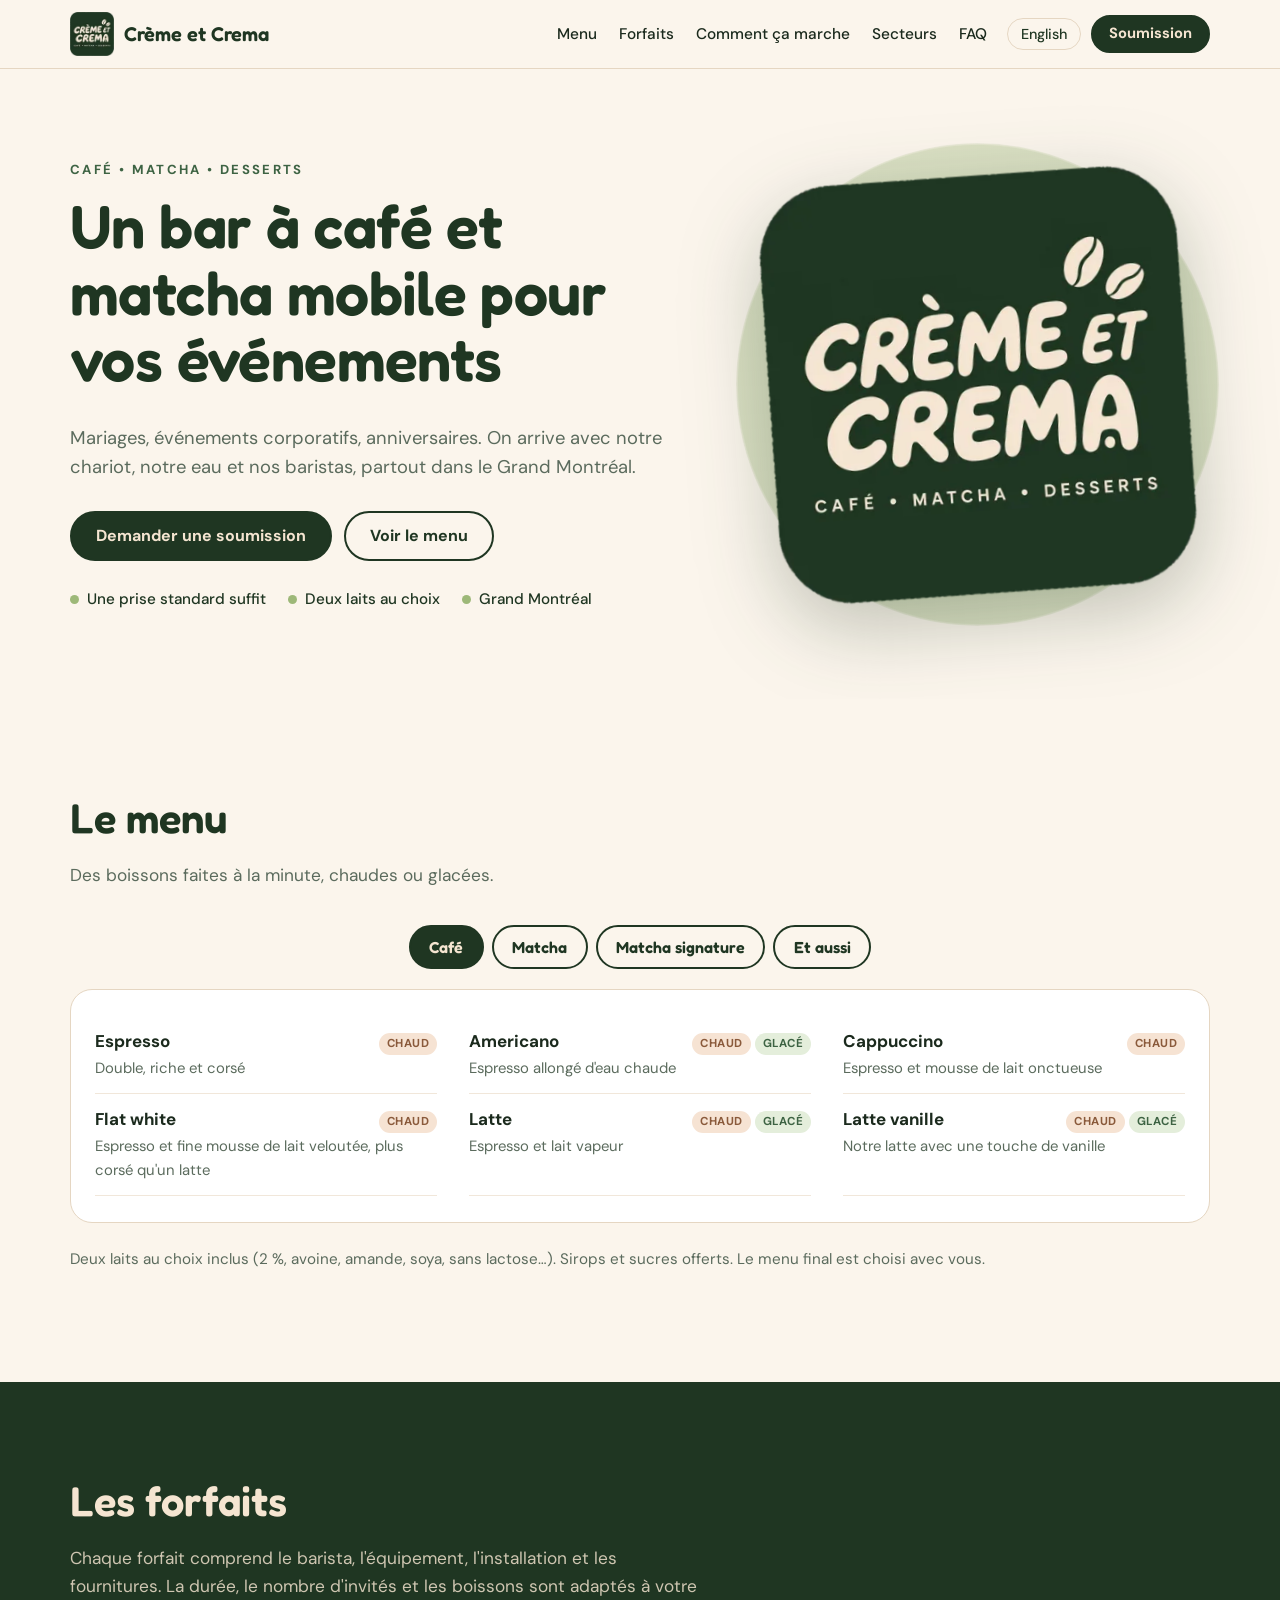
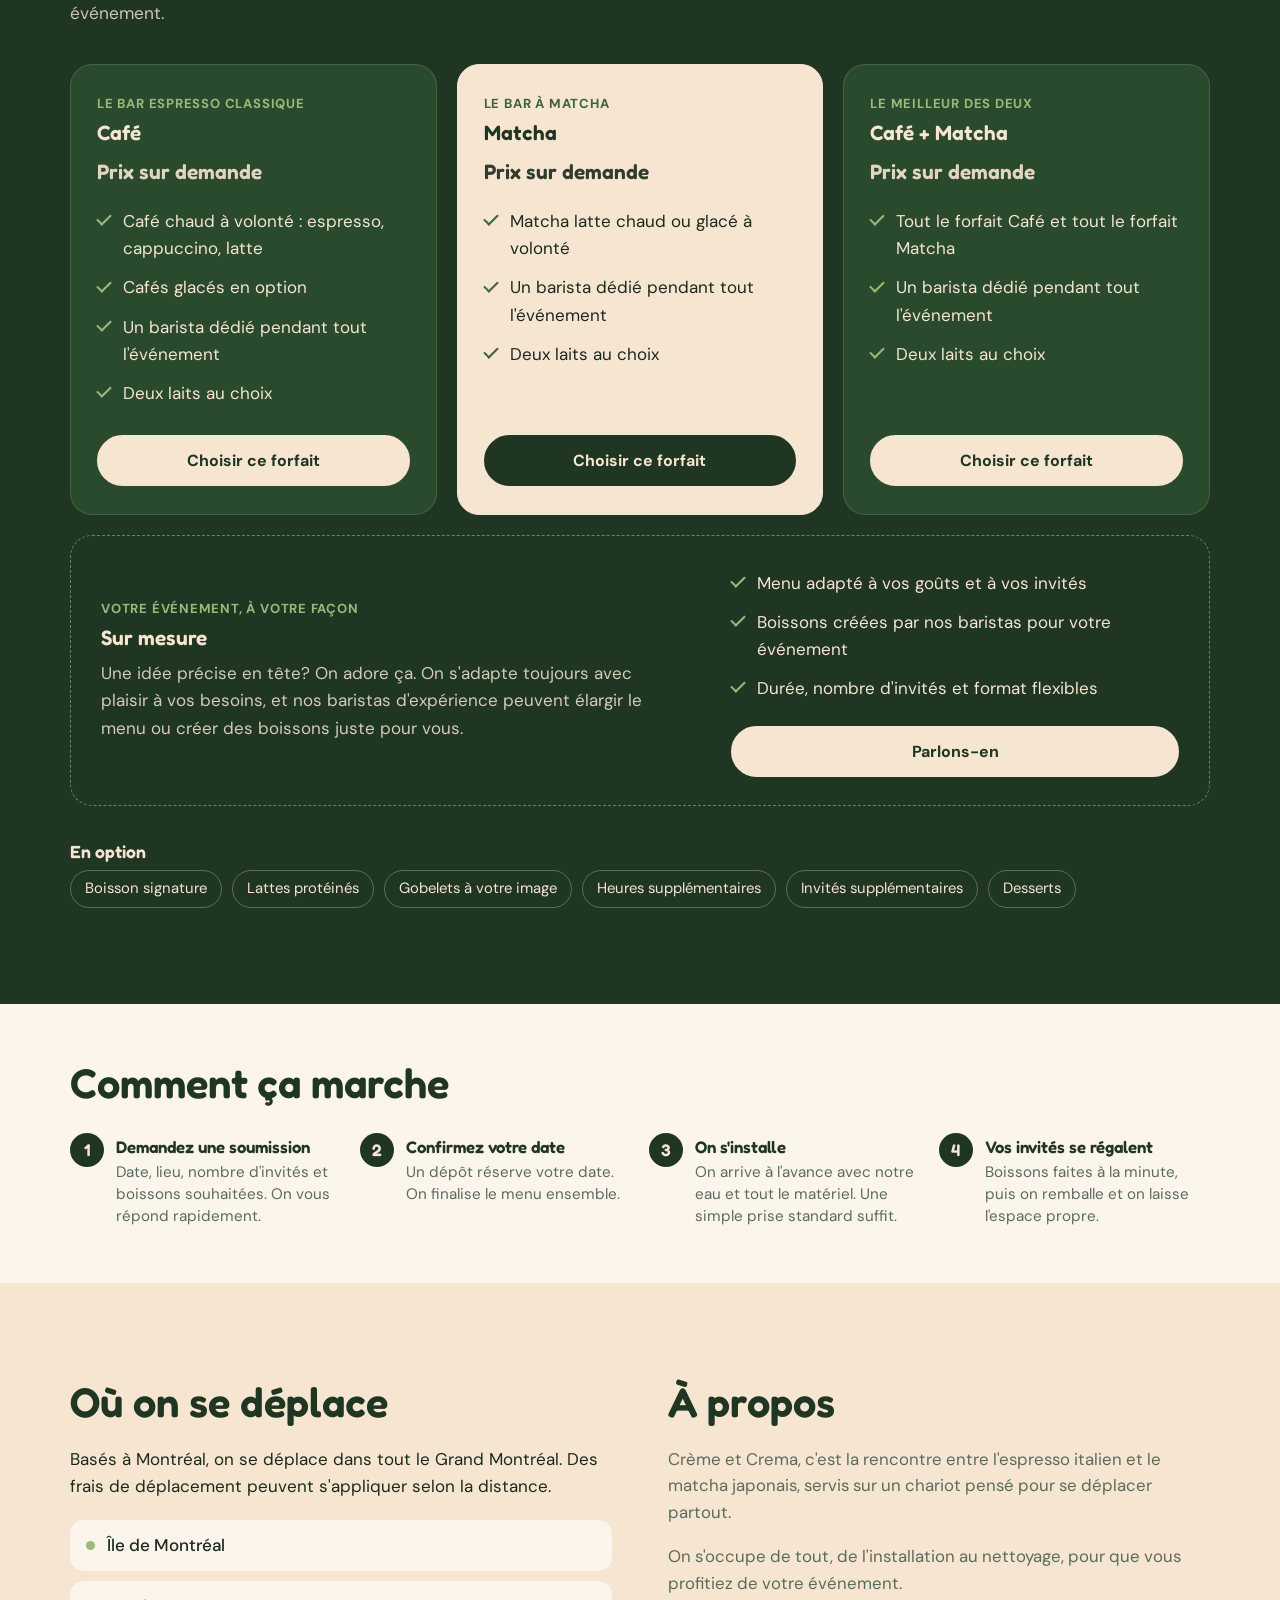
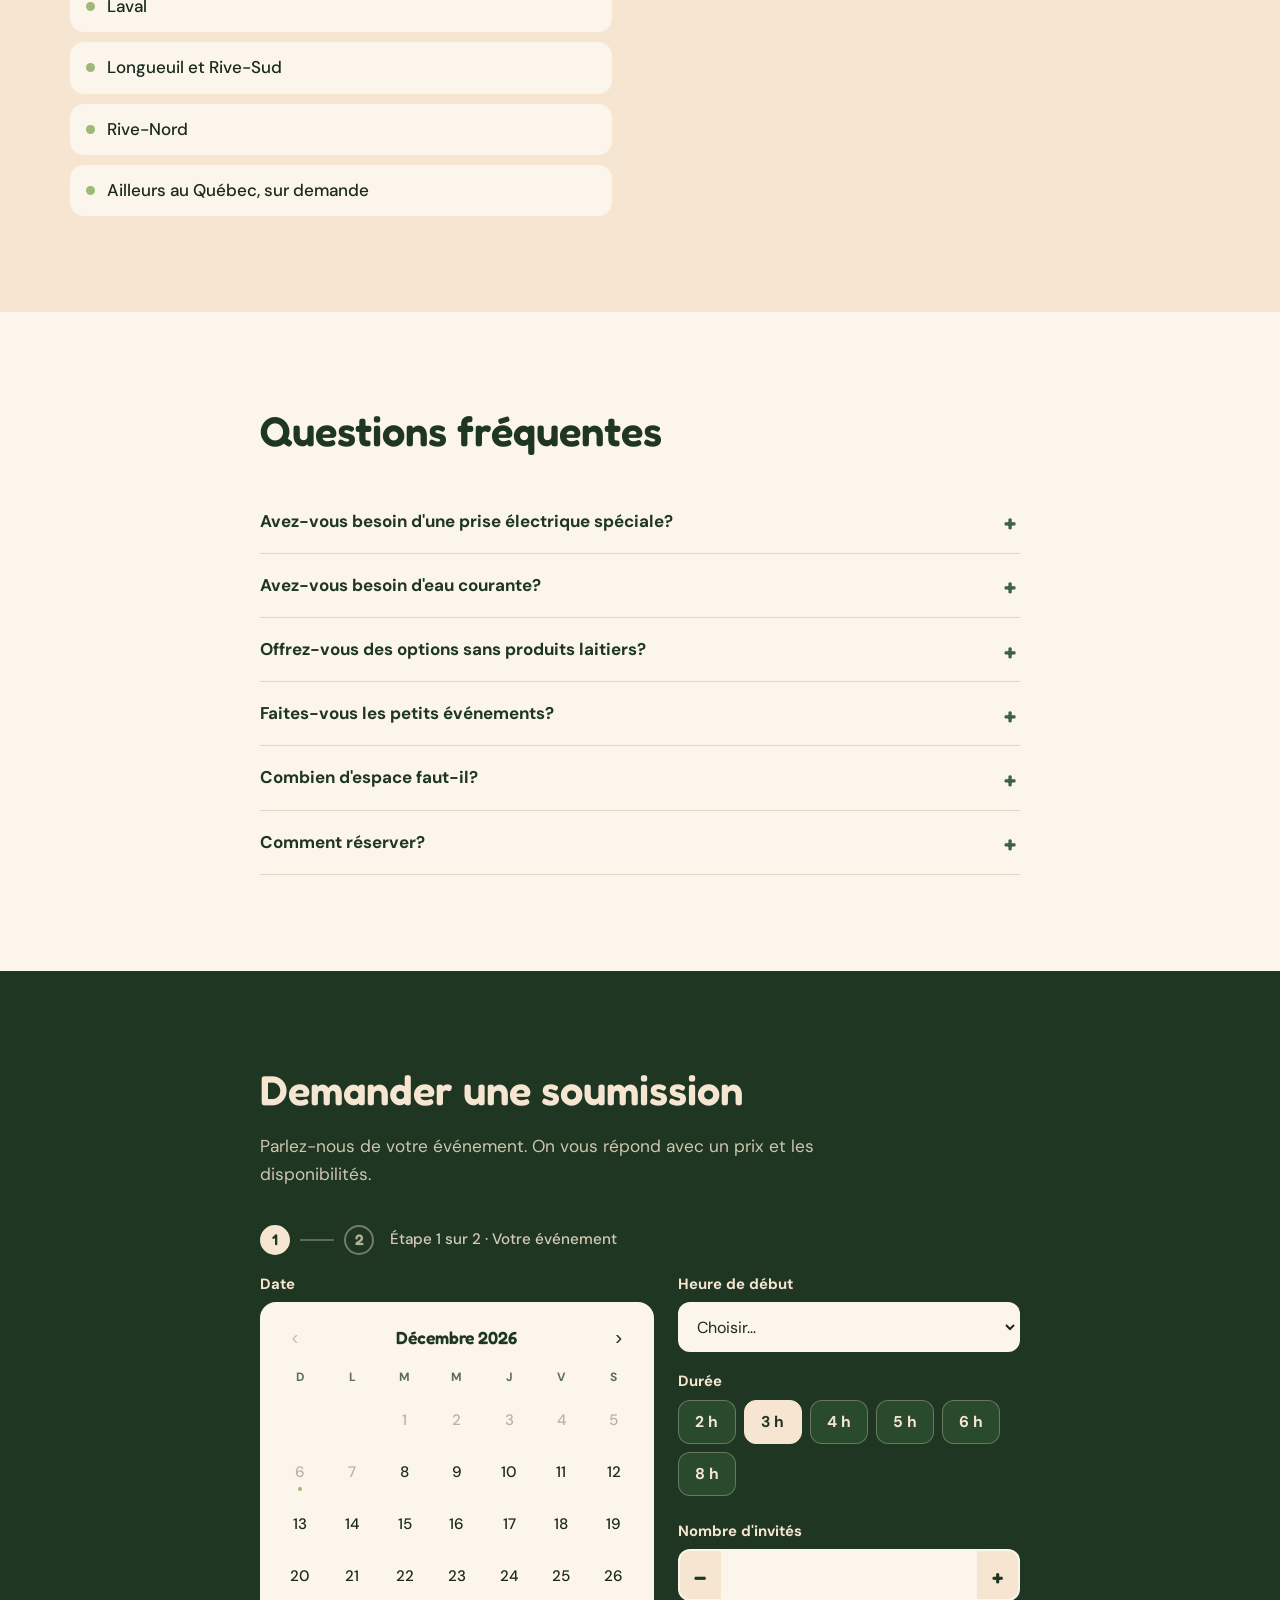
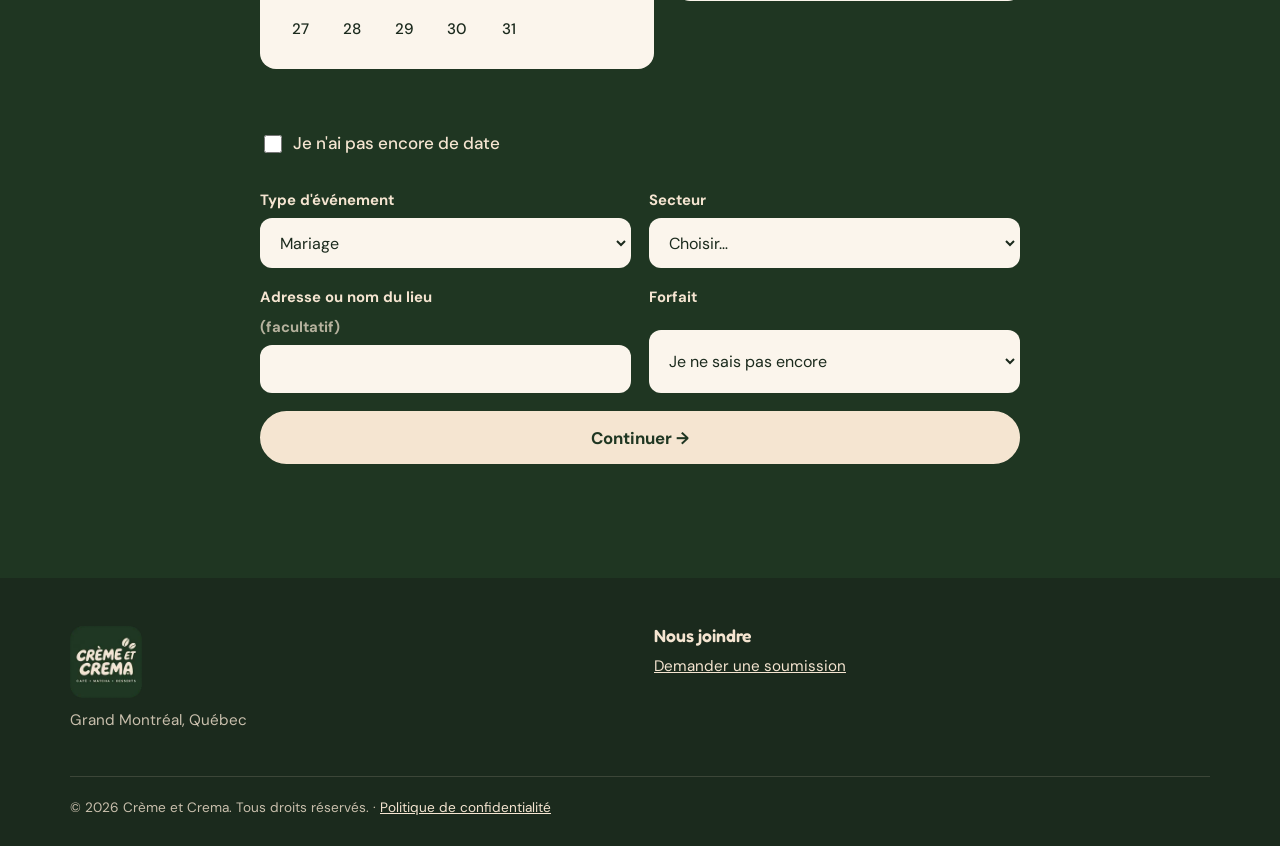
==== index.html @ 8514e706 "Crème et Crema website (source 9ebf425)" ====
<!doctype html>
<html lang="fr" translate="no"><head>
  <meta charset="utf-8">
  <meta name="google" content="notranslate">
  <meta name="viewport" content="width=device-width, initial-scale=1">
  <title>Café et matcha pour événements à Montréal | Crème et Crema</title>
  <meta name="description" content="Bar à café et matcha mobile pour mariages, événements corporatifs et fêtes dans le Grand Montréal.">
  <meta name="theme-color" content="#1F3622">
  <link rel="icon" type="image/png" href="assets/img/favicon.png">
  <link rel="apple-touch-icon" href="assets/img/apple-touch-icon.png">
  <link rel="manifest" href="site.webmanifest">
  <!-- seo:start (filled in by tools/build.mjs) -->
  <link rel="canonical" href="https://cremeetcrema.ca/">
  <link rel="alternate" hreflang="fr-CA" href="https://cremeetcrema.ca/">
  <link rel="alternate" hreflang="en-CA" href="https://cremeetcrema.ca/en/">
  <link rel="alternate" hreflang="x-default" href="https://cremeetcrema.ca/">
  <meta property="og:type" content="website">
  <meta property="og:site_name" content="Crème et Crema">
  <meta property="og:url" content="https://cremeetcrema.ca/">
  <meta property="og:title" content="Café et matcha pour événements à Montréal | Crème et Crema">
  <meta property="og:description" content="Bar à café et matcha mobile pour mariages, événements corporatifs et fêtes dans le Grand Montréal.">
  <meta property="og:image" content="https://cremeetcrema.ca/assets/img/og-image.jpg">
  <meta property="og:locale" content="fr_CA">
  <meta property="og:locale:alternate" content="en_CA">
  <meta name="twitter:card" content="summary_large_image">
  <script type="application/ld+json">{"@context":"https://schema.org","@type":"FoodEstablishment","name":"Crème et Crema","url":"https://cremeetcrema.ca/","logo":"https://cremeetcrema.ca/assets/img/logo-512.png","image":"https://cremeetcrema.ca/assets/img/og-image.jpg","description":"Bar à café et matcha mobile pour mariages, événements corporatifs et fêtes dans le Grand Montréal.","servesCuisine":["Coffee","Matcha"],"areaServed":{"@type":"City","name":"Montréal"},"inLanguage":"fr-CA"}</script>
  <!-- seo:end -->
  <link rel="preconnect" href="https://fonts.googleapis.com">
  <link rel="preconnect" href="https://fonts.gstatic.com" crossorigin="">
  <link href="https://fonts.googleapis.com/css2?family=Fredoka:wght@500;600;700&amp;family=DM+Sans:opsz,wght@9..40,400;9..40,500;9..40,700&amp;display=swap" rel="stylesheet">
  <link rel="stylesheet" href="assets/css/style.css?v=20261108-8">
</head>
<body>
  <a class="skip" href="#main" data-i18n="skip">Aller au contenu</a>

  <header class="site-header" id="top">
    <div class="wrap header-inner">
      <a href="#top" class="brand" aria-label="Crème et Crema">
        <img src="assets/img/logo-96.webp" alt="" width="44" height="44">
        <span class="brand-name">Crème et Crema</span>
      </a>
      <nav class="nav" id="nav" aria-label="Navigation">
        <a href="#menu" data-i18n="nav.menu">Menu</a>
        <a href="#forfaits" data-i18n="nav.packages">Forfaits</a>
        <a href="#fonctionnement" data-i18n="nav.how">Comment ça marche</a>
        <a href="#secteurs" data-i18n="nav.area">Secteurs</a>
        <a href="#faq" data-i18n="nav.faq">FAQ</a>
      </nav>
      <div class="header-actions">
        <a class="lang-btn" id="langBtn" href="en/" hreflang="en" lang="en" data-i18n="lang.switch">English</a>
        <a href="#soumission" class="btn btn-small" data-i18n="nav.quote">Soumission</a>
        <button class="nav-toggle" type="button" id="navToggle" aria-expanded="false" aria-controls="nav">
          <span class="sr" data-i18n="nav.open">Ouvrir le menu</span>
          <span class="bar"></span><span class="bar"></span><span class="bar"></span>
        </button>
      </div>
    </div>
  </header>

  <main id="main">
    <section class="hero">
      <div class="wrap hero-inner">
        <div class="hero-copy">
          <p class="eyebrow" data-i18n="hero.eyebrow">Café • Matcha • Desserts</p>
          <h1 data-i18n="hero.title">Un bar à café et matcha mobile pour vos événements</h1>
          <p class="lead" data-i18n="hero.lead">Mariages, événements corporatifs, anniversaires. On arrive avec notre chariot, notre eau et nos baristas, partout dans le Grand Montréal.</p>
          <div class="hero-ctas">
            <a href="#soumission" class="btn" data-i18n="hero.cta">Demander une soumission</a>
            <a href="#menu" class="btn btn-ghost" data-i18n="hero.cta2">Voir le menu</a>
          </div>
          <ul class="badges">
            <li><span class="dot" aria-hidden="true"></span><span data-i18n="hero.b1">Une prise standard suffit</span></li>
            <li><span class="dot" aria-hidden="true"></span><span data-i18n="hero.b2">Deux laits au choix</span></li>
            <li><span class="dot" aria-hidden="true"></span><span data-i18n="hero.b3">Grand Montréal</span></li>
          </ul>
        </div>
        <div class="hero-art" aria-hidden="true">
          <div class="halo"></div>
          <img src="assets/img/logo-840.webp" srcset="assets/img/logo-480.webp 480w, assets/img/logo-840.webp 840w" sizes="(max-width: 820px) 60vw, 420px" alt="" width="420" height="420" fetchpriority="high">
        </div>
      </div>
    </section>

    <section class="section" id="menu">
      <div class="wrap">
        <header class="section-head">
          <h2 data-i18n="menu.title">Le menu</h2>
          <p data-i18n="menu.lead">Des boissons faites à la minute, chaudes ou glacées.</p>
        </header>
        <div class="tabs" id="menuTabs" role="tablist" aria-label="Catégories du menu"><button type="button" class="tab active" role="tab" id="tab-coffee" aria-selected="true" aria-controls="panel-coffee" tabindex="0">Café</button><button type="button" class="tab" role="tab" id="tab-matcha" aria-selected="false" aria-controls="panel-matcha" tabindex="-1">Matcha</button><button type="button" class="tab" role="tab" id="tab-signature" aria-selected="false" aria-controls="panel-signature" tabindex="-1">Matcha signature</button><button type="button" class="tab" role="tab" id="tab-more" aria-selected="false" aria-controls="panel-more" tabindex="-1">Et aussi</button></div>
        <div class="menu-grid" id="menuGrid"><div class="menu-card panel" id="panel-coffee" role="tabpanel" aria-labelledby="tab-coffee"><ul><li><div class="item-top"><span class="item-name">Espresso</span><span class="tags"><span class="tag tag-hot">Chaud</span></span></div><p class="item-desc">Double, riche et corsé</p></li><li><div class="item-top"><span class="item-name">Americano</span><span class="tags"><span class="tag tag-hot">Chaud</span><span class="tag tag-iced">Glacé</span></span></div><p class="item-desc">Espresso allongé d'eau chaude</p></li><li><div class="item-top"><span class="item-name">Cappuccino</span><span class="tags"><span class="tag tag-hot">Chaud</span></span></div><p class="item-desc">Espresso et mousse de lait onctueuse</p></li><li><div class="item-top"><span class="item-name">Flat white</span><span class="tags"><span class="tag tag-hot">Chaud</span></span></div><p class="item-desc">Espresso et fine mousse de lait veloutée, plus corsé qu'un latte</p></li><li><div class="item-top"><span class="item-name">Latte</span><span class="tags"><span class="tag tag-hot">Chaud</span><span class="tag tag-iced">Glacé</span></span></div><p class="item-desc">Espresso et lait vapeur</p></li><li><div class="item-top"><span class="item-name">Latte vanille</span><span class="tags"><span class="tag tag-hot">Chaud</span><span class="tag tag-iced">Glacé</span></span></div><p class="item-desc">Notre latte avec une touche de vanille</p></li></ul></div><div class="menu-card panel" id="panel-matcha" role="tabpanel" aria-labelledby="tab-matcha" hidden=""><ul><li><div class="item-top"><span class="item-name">Matcha traditionnel</span><span class="tags"><span class="tag tag-hot">Chaud</span></span></div><p class="item-desc">Fouetté au chasen, sans lait</p></li><li><div class="item-top"><span class="item-name">Matcha latte</span><span class="tags"><span class="tag tag-hot">Chaud</span><span class="tag tag-iced">Glacé</span></span></div><p class="item-desc">Matcha fouetté et lait au choix</p></li></ul></div><div class="menu-card signature panel" id="panel-signature" role="tabpanel" aria-labelledby="tab-signature" hidden=""><ul><li><div class="item-top"><span class="item-name">Fraise matcha</span><span class="tags"><span class="tag tag-iced">Glacé</span></span></div><p class="item-desc">Purée de fraises maison, lait et matcha en couches</p></li><li><div class="item-top"><span class="item-name">Érable et fleur de sel</span><span class="tags"><span class="tag tag-hot">Chaud</span><span class="tag tag-iced">Glacé</span></span></div><p class="item-desc">Sirop d'érable du Québec et une pincée de fleur de sel</p></li><li><div class="item-top"><span class="item-name">Vanille matcha</span><span class="tags"><span class="tag tag-iced">Glacé</span></span></div><p class="item-desc">Doux et crémeux</p></li><li><div class="item-top"><span class="item-name">Coco matcha</span><span class="tags"><span class="tag tag-iced">Glacé</span></span></div><p class="item-desc">Une touche tropicale</p></li></ul></div><div class="menu-card panel" id="panel-more" role="tabpanel" aria-labelledby="tab-more" hidden=""><ul><li><div class="item-top"><span class="item-name">Thés</span><span class="tags"><span class="tag tag-hot">Chaud</span></span></div><p class="item-desc">Une sélection de thés et tisanes</p></li><li><div class="item-top"><span class="item-name">Chocolat chaud</span><span class="tags"><span class="tag tag-hot">Chaud</span></span></div><p class="item-desc">Pour les petits et les grands</p></li><li><div class="item-top"><span class="item-name">Desserts</span><span class="tags"></span></div><p class="item-desc">Petites douceurs selon la saison, sur demande</p></li></ul></div></div>
        <p class="note" id="menuNote">Deux laits au choix inclus (2 %, avoine, amande, soya, sans lactose…). Sirops et sucres offerts. Le menu final est choisi avec vous.</p>
        <noscript><p class="note" data-i18n="noscript">Activez JavaScript pour voir le menu et le formulaire.</p></noscript>
      </div>
    </section>

    <section class="section section-green" id="forfaits">
      <div class="wrap">
        <header class="section-head">
          <h2 data-i18n="packages.title">Les forfaits</h2>
          <p id="packagesLead">Chaque forfait comprend le barista, l'équipement, l'installation et les fournitures. La durée, le nombre d'invités et les boissons sont adaptés à votre événement.</p>
        </header>
        <div class="packages" id="packages"><article class="package"><p class="tagline">Le bar espresso classique</p><h3>Café</h3><p class="price price-quote">Prix sur demande</p><ul><li>Café chaud à volonté : espresso, cappuccino, latte</li><li>Cafés glacés en option</li><li>Un barista dédié pendant tout l'événement</li><li>Deux laits au choix</li></ul><a class="btn" href="#soumission" data-package="coffee">Choisir ce forfait</a></article><article class="package featured"><p class="tagline">Le bar à matcha</p><h3>Matcha</h3><p class="price price-quote">Prix sur demande</p><ul><li>Matcha latte chaud ou glacé à volonté</li><li>Un barista dédié pendant tout l'événement</li><li>Deux laits au choix</li></ul><a class="btn" href="#soumission" data-package="matcha">Choisir ce forfait</a></article><article class="package"><p class="tagline">Le meilleur des deux</p><h3>Café + Matcha</h3><p class="price price-quote">Prix sur demande</p><ul><li>Tout le forfait Café et tout le forfait Matcha</li><li>Un barista dédié pendant tout l'événement</li><li>Deux laits au choix</li></ul><a class="btn" href="#soumission" data-package="both">Choisir ce forfait</a></article></div>
        <div class="pkg-dots" id="pkgDots"><button type="button" class="dot-btn active" aria-label="Forfait 1"></button><button type="button" class="dot-btn" aria-label="Forfait 2"></button><button type="button" class="dot-btn" aria-label="Forfait 3"></button></div>
        <div id="pkgCustom"><article class="package-custom"><div class="pc-text"><p class="tagline">Votre événement, à votre façon</p><h3>Sur mesure</h3><p class="pkg-desc">Une idée précise en tête? On adore ça. On s'adapte toujours avec plaisir à vos besoins, et nos baristas d'expérience peuvent élargir le menu ou créer des boissons juste pour vous.</p></div><div class="pc-side"><ul><li>Menu adapté à vos goûts et à vos invités</li><li>Boissons créées par nos baristas pour votre événement</li><li>Durée, nombre d'invités et format flexibles</li></ul><a class="btn" href="#soumission" data-package="custom">Parlons-en</a></div></article></div>
        <div class="extras">
          <h3 data-i18n="packages.extras">En option</h3>
          <ul id="extras"><li>Boisson signature</li><li>Lattes protéinés</li><li>Gobelets à votre image</li><li>Heures supplémentaires</li><li>Invités supplémentaires</li><li>Desserts</li></ul>
        </div>
      </div>
    </section>

    <section class="section" id="fonctionnement">
      <div class="wrap">
        <header class="section-head"><h2 data-i18n="how.title">Comment ça marche</h2></header>
        <ol class="steps" id="steps"><li><h3>Demandez une soumission</h3><p>Date, lieu, nombre d'invités et boissons souhaitées. On vous répond rapidement.</p></li><li><h3>Confirmez votre date</h3><p>Un dépôt réserve votre date. On finalise le menu ensemble.</p></li><li><h3>On s'installe</h3><p>On arrive à l'avance avec notre eau et tout le matériel. Une simple prise standard suffit.</p></li><li><h3>Vos invités se régalent</h3><p>Boissons faites à la minute, puis on remballe et on laisse l'espace propre.</p></li></ol>
      </div>
    </section>

    <section class="section section-soft" id="galerie" hidden="">
      <div class="wrap">
        <header class="section-head" id="galleryHead"></header>
        <div class="gallery" id="gallery"></div>
      </div>
    </section>

    <section class="section section-soft" id="secteurs">
      <div class="wrap two-col">
        <div>
          <h2 data-i18n="area.title">Où on se déplace</h2>
          <p data-i18n="area.lead">Basés à Montréal, on se déplace dans tout le Grand Montréal. Des frais de déplacement peuvent s'appliquer selon la distance.</p>
          <ul class="areas" id="areas"><li><span class="dot" aria-hidden="true"></span><span>Île de Montréal</span></li><li><span class="dot" aria-hidden="true"></span><span>Laval</span></li><li><span class="dot" aria-hidden="true"></span><span>Longueuil et Rive-Sud</span></li><li><span class="dot" aria-hidden="true"></span><span>Rive-Nord</span></li><li><span class="dot" aria-hidden="true"></span><span>Ailleurs au Québec, sur demande</span></li></ul>
        </div>
        <div class="about">
          <h2 data-i18n="about.title">À propos</h2>
          <p data-i18n="about.p1">Crème et Crema, c'est la rencontre entre l'espresso italien et le matcha japonais, servis sur un chariot pensé pour se déplacer partout.</p>
          <p data-i18n="about.p2">On s'occupe de tout, de l'installation au nettoyage, pour que vous profitiez de votre événement.</p>
        </div>
      </div>
    </section>

    <section class="section" id="faq">
      <div class="wrap narrow">
        <header class="section-head"><h2 data-i18n="faq.title">Questions fréquentes</h2></header>
        <div class="faq" id="faqList"><details><summary>Avez-vous besoin d'une prise électrique spéciale?</summary><p>Non. Notre chariot fonctionne sur une prise standard de 120 V. On apporte notre propre rallonge.</p></details><details><summary>Avez-vous besoin d'eau courante?</summary><p>Non. On apporte notre eau et on repart avec les eaux usées.</p></details><details><summary>Offrez-vous des options sans produits laitiers?</summary><p>Oui. Vous choisissez vos laits, et on peut offrir tous les types de lait selon vos préférences (avoine, amande, soya, sans lactose…).</p></details><details><summary>Faites-vous les petits événements?</summary><p>Oui, avec plaisir! Petit rassemblement ou grande célébration, parlez-nous de votre événement. Chaque soumission est préparée selon vos besoins, et des frais minimums peuvent s'appliquer.</p></details><details><summary>Combien d'espace faut-il?</summary><p>Un petit coin à l'intérieur ou à l'abri, près d'une prise. On confirme les détails avec vous avant l'événement.</p></details><details><summary>Comment réserver?</summary><p>Remplissez le formulaire de soumission. Un dépôt confirme votre date.</p></details></div>
      </div>
    </section>

    <section class="section section-green" id="soumission">
      <div class="wrap narrow">
        <header class="section-head">
          <h2 data-i18n="quote.title">Demander une soumission</h2>
          <p data-i18n="quote.lead">Parlez-nous de votre événement. On vous répond avec un prix et les disponibilités.</p>
        </header>

        <form class="quote" id="quoteForm" novalidate="">
          <input type="text" name="_gotcha" class="hp" tabindex="-1" autocomplete="off" aria-hidden="true">

          <div class="form-steps" aria-hidden="true">
            <span class="fs-dot active" data-for="1">1</span><span class="fs-line"></span><span class="fs-dot" data-for="2">2</span>
            <span class="fs-label" id="stepLabel">Étape 1 sur 2 · Votre événement</span>
          </div>

          <div class="form-step" data-step="1">
            <div class="when">
              <div class="field">
                <span id="calLabel" data-i18n="f.date">Date</span>
                <div class="cal" id="cal" role="group" aria-labelledby="calLabel"><div class="cal-head"><button type="button" class="cal-nav" aria-label="Mois précédent" disabled="">‹</button><span class="cal-title" aria-live="polite">novembre 2026</span><button type="button" class="cal-nav" aria-label="Mois suivant">›</button></div><div class="cal-grid"><span class="cal-dow" aria-hidden="true">D</span><span class="cal-dow" aria-hidden="true">L</span><span class="cal-dow" aria-hidden="true">M</span><span class="cal-dow" aria-hidden="true">M</span><span class="cal-dow" aria-hidden="true">J</span><span class="cal-dow" aria-hidden="true">V</span><span class="cal-dow" aria-hidden="true">S</span><button type="button" class="cal-day" data-date="2026-11-01" aria-label="dimanche 1 novembre 2026" disabled="">1</button><button type="button" class="cal-day" data-date="2026-11-02" aria-label="lundi 2 novembre 2026" disabled="">2</button><button type="button" class="cal-day" data-date="2026-11-03" aria-label="mardi 3 novembre 2026" disabled="">3</button><button type="button" class="cal-day" data-date="2026-11-04" aria-label="mercredi 4 novembre 2026" disabled="">4</button><button type="button" class="cal-day" data-date="2026-11-05" aria-label="jeudi 5 novembre 2026" disabled="">5</button><button type="button" class="cal-day" data-date="2026-11-06" aria-label="vendredi 6 novembre 2026" disabled="">6</button><button type="button" class="cal-day" data-date="2026-11-07" aria-label="samedi 7 novembre 2026" disabled="">7</button><button type="button" class="cal-day today" data-date="2026-11-08" aria-label="dimanche 8 novembre 2026" disabled="">8</button><button type="button" class="cal-day" data-date="2026-11-09" aria-label="lundi 9 novembre 2026" disabled="">9</button><button type="button" class="cal-day" data-date="2026-11-10" aria-label="mardi 10 novembre 2026">10</button><button type="button" class="cal-day" data-date="2026-11-11" aria-label="mercredi 11 novembre 2026">11</button><button type="button" class="cal-day" data-date="2026-11-12" aria-label="jeudi 12 novembre 2026">12</button><button type="button" class="cal-day" data-date="2026-11-13" aria-label="vendredi 13 novembre 2026">13</button><button type="button" class="cal-day" data-date="2026-11-14" aria-label="samedi 14 novembre 2026">14</button><button type="button" class="cal-day" data-date="2026-11-15" aria-label="dimanche 15 novembre 2026">15</button><button type="button" class="cal-day" data-date="2026-11-16" aria-label="lundi 16 novembre 2026">16</button><button type="button" class="cal-day" data-date="2026-11-17" aria-label="mardi 17 novembre 2026">17</button><button type="button" class="cal-day" data-date="2026-11-18" aria-label="mercredi 18 novembre 2026">18</button><button type="button" class="cal-day" data-date="2026-11-19" aria-label="jeudi 19 novembre 2026">19</button><button type="button" class="cal-day" data-date="2026-11-20" aria-label="vendredi 20 novembre 2026">20</button><button type="button" class="cal-day" data-date="2026-11-21" aria-label="samedi 21 novembre 2026">21</button><button type="button" class="cal-day" data-date="2026-11-22" aria-label="dimanche 22 novembre 2026">22</button><button type="button" class="cal-day" data-date="2026-11-23" aria-label="lundi 23 novembre 2026">23</button><button type="button" class="cal-day" data-date="2026-11-24" aria-label="mardi 24 novembre 2026">24</button><button type="button" class="cal-day" data-date="2026-11-25" aria-label="mercredi 25 novembre 2026">25</button><button type="button" class="cal-day" data-date="2026-11-26" aria-label="jeudi 26 novembre 2026">26</button><button type="button" class="cal-day" data-date="2026-11-27" aria-label="vendredi 27 novembre 2026">27</button><button type="button" class="cal-day" data-date="2026-11-28" aria-label="samedi 28 novembre 2026">28</button><button type="button" class="cal-day" data-date="2026-11-29" aria-label="dimanche 29 novembre 2026">29</button><button type="button" class="cal-day" data-date="2026-11-30" aria-label="lundi 30 novembre 2026">30</button></div></div>
                <input type="hidden" name="date" value="">
                <p class="cal-picked" id="datePicked" aria-live="polite"></p>
                <label class="check-inline"><input type="checkbox" name="noDate" id="noDate"> <span data-i18n="f.nodate">Je n'ai pas encore de date</span></label>
              </div>
              <div class="when-side">
                <label class="field"><span data-i18n="f.time">Heure de début</span>
                  <select name="time" id="timeSelect" required=""><option value="">Choisir…</option><option value="07:00">7 h 00</option><option value="07:30">7 h 30</option><option value="08:00">8 h 00</option><option value="08:30">8 h 30</option><option value="09:00">9 h 00</option><option value="09:30">9 h 30</option><option value="10:00">10 h 00</option><option value="10:30">10 h 30</option><option value="11:00">11 h 00</option><option value="11:30">11 h 30</option><option value="12:00">12 h 00</option><option value="12:30">12 h 30</option><option value="13:00">13 h 00</option><option value="13:30">13 h 30</option><option value="14:00">14 h 00</option><option value="14:30">14 h 30</option><option value="15:00">15 h 00</option><option value="15:30">15 h 30</option><option value="16:00">16 h 00</option><option value="16:30">16 h 30</option><option value="17:00">17 h 00</option><option value="17:30">17 h 30</option><option value="18:00">18 h 00</option><option value="18:30">18 h 30</option><option value="19:00">19 h 00</option><option value="19:30">19 h 30</option><option value="20:00">20 h 00</option><option value="20:30">20 h 30</option><option value="21:00">21 h 00</option></select></label>
                <div class="field"><span id="hoursLabel" data-i18n="f.hours">Durée</span>
                  <div class="seg" id="hoursChips" role="radiogroup" aria-labelledby="hoursLabel"><button type="button" role="radio" aria-checked="false">2 h</button><button type="button" role="radio" aria-checked="true">3 h</button><button type="button" role="radio" aria-checked="false">4 h</button><button type="button" role="radio" aria-checked="false">5 h</button><button type="button" role="radio" aria-checked="false">6 h</button><button type="button" role="radio" aria-checked="false">8 h</button></div>
                  <input type="hidden" name="hours" value="3">
                  <small class="hint" id="hoursHint"></small></div>
                <div class="field"><span id="guestsLabel" data-i18n="f.guests">Nombre d'invités</span>
                  <div class="stepper">
                    <button type="button" class="step" data-step="-5" data-i18n-aria="f.guests.less" aria-label="Retirer 5 invités">−</button>
                    <input name="guests" type="number" min="1" max="2000" inputmode="numeric" aria-labelledby="guestsLabel" required="">
                    <button type="button" class="step" data-step="5" data-i18n-aria="f.guests.more" aria-label="Ajouter 5 invités">+</button>
                  </div>
                  <small class="hint" id="guestsHint"></small></div>
              </div>
            </div>

            <div class="grid-2">
              <label class="field"><span data-i18n="f.type">Type d'événement</span>
                <select name="eventType" required="">
                  <option value="wedding" data-i18n="f.type.wedding">Mariage</option>
                  <option value="corporate" data-i18n="f.type.corporate">Corporatif</option>
                  <option value="birthday" data-i18n="f.type.birthday">Anniversaire</option>
                  <option value="shower" data-i18n="f.type.shower">Shower / baptême</option>
                  <option value="other" data-i18n="f.type.other">Autre</option>
                </select></label>
              <label class="field"><span data-i18n="f.city">Secteur</span>
                <select name="area" required="">
                  <option value="" data-i18n="f.city.choose">Choisir…</option>
                    <option value="unsure" data-i18n="f.city.unsure">Pas encore décidé</option>
                  <option value="montreal" data-zone="1" data-i18n="f.area.mtl">Île de Montréal</option>
                  <option value="laval" data-zone="2">Laval</option>
                  <option value="rive-sud" data-zone="2" data-i18n="f.area.south">Longueuil et Rive-Sud</option>
                  <option value="rive-nord" data-zone="2" data-i18n="f.area.north">Rive-Nord</option>
                  <option value="other" data-zone="3" data-i18n="f.city.other">Autre (précisez dans l'adresse)</option>
                </select></label>
              <label class="field"><span data-i18n="f.venue">Adresse ou nom du lieu</span> <span class="opt" data-i18n="f.optional">(facultatif)</span>
                <input name="venue" autocomplete="street-address"></label>
              <label class="field"><span data-i18n="f.package">Forfait</span>
                <select name="package" id="packageSelect"><option value="coffee">Café</option><option value="matcha">Matcha</option><option value="both">Café + Matcha</option><option value="custom">Sur mesure</option><option value="unsure">Je ne sais pas encore</option></select></label>
            </div>
            <button class="btn btn-cream" type="button" id="nextBtn" data-i18n="f.next">Continuer →</button>
          </div>

          <div class="form-step" data-step="2" hidden="">
            <fieldset class="field">
              <legend data-i18n="f.drinks">Boissons souhaitées</legend>
              <div class="checks">
                <label><input type="checkbox" name="drinks" value="coffee" checked=""> <span data-i18n="f.d.coffee">Café</span></label>
                <label><input type="checkbox" name="drinks" value="matcha"> <span data-i18n="f.d.matcha">Matcha</span></label>
                <label><input type="checkbox" name="drinks" value="signature"> <span data-i18n="f.d.signature">Matcha signature</span></label>
                <label><input type="checkbox" name="drinks" value="tea"> <span data-i18n="f.d.tea">Thé et chocolat chaud</span></label>
                <label><input type="checkbox" name="drinks" value="desserts"> <span data-i18n="f.d.desserts">Desserts</span></label>
              </div>
            </fieldset>

            <fieldset class="field">
              <legend data-i18n="f.indoor">L'événement est</legend>
              <div class="checks">
                <label><input type="radio" name="setting" value="indoor" checked=""> <span data-i18n="f.indoor.in">À l'intérieur</span></label>
                <label><input type="radio" name="setting" value="outdoor"> <span data-i18n="f.indoor.out">À l'extérieur</span></label>
                <label><input type="radio" name="setting" value="unsure"> <span data-i18n="f.indoor.unsure">À confirmer</span></label>
              </div>
            </fieldset>

            <div class="grid-2">
              <label class="field"><span data-i18n="f.name">Nom complet</span>
                <input name="name" required="" autocomplete="name"></label>
              <label class="field"><span data-i18n="f.email">Courriel</span>
                <input name="email" type="email" required="" autocomplete="email"></label>
              <label class="field"><span data-i18n="f.phone">Téléphone</span> <span class="opt" data-i18n="f.optional">(facultatif)</span>
                <input name="phone" type="tel" autocomplete="tel" inputmode="tel" maxlength="20" placeholder="(514) 555-1234">
                <small class="hint" id="phoneHint" aria-live="polite"></small></label>
            </div>

            <label class="field"><span data-i18n="f.message">Autres détails</span> <span class="opt" data-i18n="f.optional">(facultatif)</span>
              <textarea name="message" rows="3" data-i18n-ph="f.message.ph" placeholder="Thème, allergies, horaire, questions…"></textarea></label>

            <div class="estimate" id="estimate" hidden="">
              <span data-i18n="f.estimate">Estimation</span>
              <strong id="estimateValue"></strong>
              <small data-i18n="f.estimate.note">Avant taxes. Le prix final est confirmé dans votre soumission.</small>
            </div>

            <label class="consent"><input type="checkbox" name="consent" required="">
              <span><span data-i18n="f.consent">J'accepte que mes informations soient utilisées pour répondre à ma demande.</span> <a href="privacy.html" data-i18n="f.privacy">Politique de confidentialité</a></span></label>

            <div class="form-actions">
              <button class="btn btn-ghost-cream" type="button" id="backBtn" data-i18n="f.back">← Retour</button>
              <button class="btn btn-cream" type="submit" id="submitBtn" data-i18n="f.submit">Envoyer ma demande</button>
            </div>
          </div>
          <div class="form-status" id="formStatus" role="status" aria-live="polite"></div>
        </form>
      </div>
    </section>
  </main>

  <footer class="site-footer">
    <div class="wrap footer-inner">
      <div class="footer-brand">
        <img src="assets/img/logo-160.webp" alt="Crème et Crema" width="72" height="72" loading="lazy">
        <p data-i18n="footer.area">Grand Montréal, Québec</p>
      </div>
      <div class="footer-contact" id="contact">
        <h3 data-i18n="contact.title">Nous joindre</h3>
        <ul id="contactList"><li><a href="#soumission">Demander une soumission</a></li></ul>
      </div>
      <p class="footer-legal">© <span id="year">2026</span> Crème et Crema. <span data-i18n="footer.rights">Tous droits réservés.</span>
        · <a href="privacy.html" data-i18n="f.privacy">Politique de confidentialité</a></p>
    </div>
  </footer>

  <script src="assets/js/config.js?v=20261108-8"></script>
  <script src="assets/js/content.js?v=20261108-8"></script>
  <script src="assets/js/i18n.js?v=20261108-8"></script>
  <script src="assets/js/main.js?v=20261108-8"></script>















</body></html>
---- assets/css/style.css ----
/* Crème et Crema — colours taken from the logo */
:root {
  --green: #1F3622;
  --green-2: #2A4A2E;
  --green-3: #3D6343;
  --matcha: #9DB878;
  --cream: #F5E5D1;
  --cream-2: #FBF5EC;
  --bean: #8A5A3B;
  --ink: #1B2A1D;
  --muted: #5B6B5D;
  --line: #E5D6C2;
  --radius: 22px;
  --shadow: 0 10px 30px rgba(31, 54, 34, .10);
  --display: "Fredoka", "Trebuchet MS", system-ui, sans-serif;
  --body: "DM Sans", system-ui, -apple-system, "Segoe UI", sans-serif;
  color-scheme: light;
}

*, *::before, *::after { box-sizing: border-box; }
[hidden] { display: none !important; }
html { scroll-behavior: smooth; scroll-padding-top: 84px; -webkit-text-size-adjust: 100%; }
body { margin: 0; font-family: var(--body); font-size: 17px; line-height: 1.6; color: var(--ink); background: var(--cream-2); }
img { max-width: 100%; height: auto; display: block; }
a { color: var(--green-3); }
h1, h2, h3 { font-family: var(--display); color: var(--green); line-height: 1.1; margin: 0 0 .5em; font-weight: 600; }
h1 { font-size: clamp(2.2rem, 5.4vw, 3.8rem); letter-spacing: -.01em; }
h2 { font-size: clamp(1.8rem, 3.6vw, 2.6rem); }
h3 { font-size: 1.3rem; }
p { margin: 0 0 1em; }

.wrap { width: min(1140px, 100% - 32px); margin-inline: auto; }
.narrow { width: min(760px, 100% - 32px); }
.sr, .hp { position: absolute !important; width: 1px; height: 1px; overflow: hidden; clip: rect(0 0 0 0); white-space: nowrap; }
.skip { position: absolute; left: -999px; top: 8px; background: var(--green); color: var(--cream); padding: 8px 14px; border-radius: 10px; z-index: 100; }
.skip:focus { left: 8px; }
:focus-visible { outline: 3px solid var(--matcha); outline-offset: 2px; }

/* Buttons */
.btn { display: inline-flex; align-items: center; justify-content: center; gap: .5em; padding: .85em 1.5em; border-radius: 999px; border: 2px solid var(--green); background: var(--green); color: var(--cream); font-weight: 700; text-decoration: none; cursor: pointer; font: 700 1rem/1.2 var(--body); transition: transform .15s ease, background .15s ease; }
.btn:hover { transform: translateY(-1px); background: var(--green-2); }
.btn-ghost { background: transparent; color: var(--green); }
.btn-ghost:hover { background: rgba(31, 54, 34, .06); }
.btn-small { padding: .55em 1.1em; font-size: .92rem; }
.btn-cream { background: var(--cream); color: var(--green); border-color: var(--cream); width: 100%; font-size: 1.05rem; }
.btn-cream:hover { background: #fff; }
.btn[disabled] { opacity: .6; cursor: wait; transform: none; }

/* Header */
.site-header { position: sticky; top: 0; z-index: 50; background: rgba(251, 245, 236, .92); backdrop-filter: saturate(1.2) blur(10px); border-bottom: 1px solid var(--line); }
.header-inner { display: flex; align-items: center; gap: 20px; min-height: 68px; }
.brand { display: flex; align-items: center; gap: 10px; text-decoration: none; }
.brand img { width: 44px; height: 44px; }
.brand-name { font-family: var(--display); font-weight: 600; font-size: 1.25rem; color: var(--green); white-space: nowrap; }
.nav { display: flex; gap: 22px; margin-left: auto; }
.nav a { color: var(--ink); text-decoration: none; font-weight: 500; font-size: .96rem; }
.nav a:hover { color: var(--green-3); }
.header-actions { display: flex; align-items: center; gap: 10px; }
.lang-btn { display: inline-block; text-decoration: none; background: none; border: 1.5px solid var(--line); border-radius: 999px; padding: .45em .9em; font: 500 .9rem var(--body); color: var(--green); cursor: pointer; }
.lang-btn:hover { border-color: var(--green); }
.nav-toggle { display: none; background: none; border: 0; padding: 8px; cursor: pointer; }
.nav-toggle .bar { display: block; width: 24px; height: 2.5px; background: var(--green); border-radius: 2px; margin: 4.5px 0; transition: transform .2s; }

@media (max-width: 920px) {
  .nav { position: fixed; inset: 68px 0 auto 0; flex-direction: column; gap: 0; background: var(--cream-2); border-bottom: 1px solid var(--line); padding: 8px 16px 16px; transform: translateY(-120%); transition: transform .25s ease; margin: 0; }
  .nav.open { transform: translateY(0); box-shadow: var(--shadow); }
  .nav a { padding: 12px 4px; border-bottom: 1px solid var(--line); font-size: 1.05rem; }
  .nav-toggle { display: block; }
  .header-actions { margin-left: auto; }
}
@media (max-width: 520px) {
  .brand-name { display: none; }
  .header-actions .btn-small { display: none; }
}

/* Hero */
.hero { padding: clamp(40px, 7vw, 96px) 0 clamp(48px, 7vw, 88px); overflow: hidden; }
.hero-inner { display: grid; grid-template-columns: 1.15fr .85fr; gap: 48px; align-items: center; }
.eyebrow { font-weight: 700; letter-spacing: .18em; text-transform: uppercase; font-size: .82rem; color: var(--green-3); margin-bottom: 1em; }
.lead { font-size: 1.15rem; color: var(--muted); max-width: 36em; }
.hero-ctas { display: flex; flex-wrap: wrap; gap: 12px; margin: 28px 0 26px; }
.badges { list-style: none; padding: 0; margin: 0; display: flex; flex-wrap: wrap; gap: 10px 22px; color: var(--green); font-weight: 500; font-size: .95rem; }
.badges li { display: flex; align-items: center; gap: 8px; }
.dot { width: 9px; height: 9px; border-radius: 50%; background: var(--matcha); }
.hero-copy { position: relative; z-index: 1; }
.hero-art { position: relative; display: grid; place-items: center; width: min(420px, 100%); justify-self: center; }
.hero-art img { position: relative; width: 100%; filter: drop-shadow(0 24px 40px rgba(31, 54, 34, .28)); transform: rotate(-4deg); }
.halo { position: absolute; width: 115%; aspect-ratio: 1; border-radius: 50%; background: radial-gradient(circle, var(--cream) 0 55%, transparent 56%), radial-gradient(circle, rgba(157, 184, 120, .35) 0 70%, transparent 71%); }
@media (max-width: 820px) {
  .hero-inner { grid-template-columns: 1fr; gap: 32px; }
  .hero-art { order: -1; }
  .hero-art { width: min(240px, 60vw); }
}

/* Sections */
.section { padding: clamp(56px, 8vw, 96px) 0; }
.section-soft { background: var(--cream); }
.section-green { background: var(--green); color: var(--cream); }
.section-green h2, .section-green h3 { color: var(--cream); }
.section-head { max-width: 640px; margin-bottom: 36px; }
.section-head p { color: var(--muted); font-size: 1.08rem; }
.section-green .section-head p { color: rgba(245, 229, 209, .82); }
.note { color: var(--muted); font-size: .95rem; margin-top: 24px; }

/* Menu */
.menu-grid { display: grid; grid-template-columns: repeat(auto-fit, minmax(240px, 1fr)); gap: 20px; }
.menu-card { background: #fff; border: 1px solid var(--line); border-radius: var(--radius); padding: 26px 24px; }
.menu-card h3 { display: flex; align-items: center; gap: 10px; padding-bottom: 12px; margin-bottom: 8px; border-bottom: 2px dashed var(--line); }
.menu-card ul { list-style: none; padding: 0; margin: 0; }
.menu-card li { padding: 12px 0; border-bottom: 1px solid #F1E7DA; }
.menu-card li:last-child { border-bottom: 0; }
.item-top { display: flex; justify-content: space-between; align-items: baseline; gap: 10px; }
.item-name { font-weight: 700; color: var(--ink); }
.item-desc { color: var(--muted); font-size: .93rem; margin: 2px 0 0; }
.tags { display: flex; gap: 4px; flex-shrink: 0; }
.tag { font-size: .72rem; font-weight: 700; letter-spacing: .04em; text-transform: uppercase; padding: 2px 8px; border-radius: 999px; }
.tag-hot { background: #F6E3D3; color: var(--bean); }
.tag-iced { background: #E4EEDB; color: var(--green-3); }
.menu-card.signature { background: var(--green); border-color: var(--green); }
.menu-card.signature h3 { color: var(--cream); border-color: rgba(245, 229, 209, .25); }
.menu-card.signature li { border-color: rgba(245, 229, 209, .14); }
.menu-card.signature .item-name { color: var(--cream); }
.menu-card.signature .item-desc { color: rgba(245, 229, 209, .75); }

/* Packages */
.packages { display: grid; grid-template-columns: repeat(3, 1fr); gap: 20px; }
.package { background: var(--green-2); border: 1.5px solid rgba(245, 229, 209, .14); border-radius: var(--radius); padding: 28px 26px; display: grid; grid-row: span 5; grid-template-rows: subgrid; row-gap: 0; }
.package.featured { background: var(--cream); color: var(--ink); border-color: var(--cream); }
.package.featured h3 { color: var(--green); }
.package h3, .package-custom h3 { margin: 0; }
.tagline { font-size: .82rem; font-weight: 700; letter-spacing: .06em; text-transform: uppercase; color: var(--matcha); margin: 0 0 8px; align-self: end; }
.package.featured .tagline { color: var(--green-3); }
.price { font-family: var(--display); font-size: 1.9rem; font-weight: 600; margin: 10px 0 14px; }
.price small { display: block; font-family: var(--body); font-size: .85rem; font-weight: 500; opacity: .75; }
.price-quote { font-size: 1.3rem; white-space: nowrap; opacity: .9; }
.package ul, .package-custom ul { padding: 0; margin: 0 0 22px; list-style: none; }
.package li, .package-custom li { padding: 6px 0 6px 26px; position: relative; }
.package li::before, .package-custom li::before { content: ""; position: absolute; left: 0; top: .72em; width: 14px; height: 8px; border-left: 2.5px solid var(--matcha); border-bottom: 2.5px solid var(--matcha); transform: rotate(-45deg); }
.package.featured li::before { border-color: var(--green-3); }
.package .btn, .package-custom .btn { background: var(--cream); color: var(--green); border-color: var(--cream); align-self: end; }
.package.featured .btn { background: var(--green); color: var(--cream); border-color: var(--green); }
.package-custom { margin-top: 20px; border: 1.5px dashed rgba(245, 229, 209, .4); border-radius: var(--radius); padding: 28px 30px; display: grid; grid-template-columns: 1.3fr 1fr; gap: 16px 48px; align-items: center; }
.pkg-desc { opacity: .85; margin: 10px 0 0; max-width: 52ch; }
.pc-side ul { margin-bottom: 18px; }
.pc-side .btn { width: 100%; }
@media (max-width: 980px) {
  .packages { grid-template-columns: 1fr 1fr 1fr; gap: 14px; }
  .package { padding: 24px 20px; }
}
@media (max-width: 820px) {
  .package-custom { grid-template-columns: 1fr; padding: 24px 22px; }
}
.extras { margin-top: 36px; }
.extras h3 { font-size: 1.1rem; }
.extras ul { display: flex; flex-wrap: wrap; gap: 10px; list-style: none; padding: 0; margin: 0; }
.extras li { border: 1.5px solid rgba(245, 229, 209, .3); border-radius: 999px; padding: 6px 14px; font-size: .93rem; }

/* Menu tabs */
.tabs { display: flex; gap: 8px; flex-wrap: wrap; justify-content: center; margin-bottom: 20px; }
.tab { font: 600 1rem var(--display); padding: .6em 1.15em; border-radius: 999px; border: 2px solid var(--green); background: transparent; color: var(--green); cursor: pointer; transition: background .15s, color .15s; }
.tab:hover { background: rgba(31, 54, 34, .06); }
.tab.active { background: var(--green); color: var(--cream); }
.tab:focus-visible { outline: 3px solid var(--matcha); outline-offset: 2px; }
.menu-grid:has(.panel) { display: block; }
.menu-card.panel ul { display: grid; grid-template-columns: repeat(auto-fill, minmax(280px, 1fr)); column-gap: 32px; }
.menu-card.panel li:last-child { border-bottom: 1px solid #F1E7DA; }
.menu-card.signature.panel li:last-child { border-color: rgba(245, 229, 209, .14); }
@media (max-width: 520px) { .tabs { flex-wrap: nowrap; overflow-x: auto; justify-content: flex-start; margin: 0 -16px 16px; padding: 0 16px 4px; scrollbar-width: none; } .tabs::-webkit-scrollbar { display: none; } .tab { flex: 0 0 auto; font-size: .95rem; } .menu-card.panel { padding: 8px 20px; } }

/* Package dots (phone) */
.pkg-dots { display: none; justify-content: center; gap: 0; margin-top: 6px; }
.dot-btn { min-width: 28px; height: 28px; padding: 0 2px; border: 0; background: none; cursor: pointer; display: grid; place-items: center; }
.dot-btn::before { content: ""; width: 9px; height: 9px; border-radius: 999px; background: rgba(245, 229, 209, .35); transition: width .2s, background .2s; }
.dot-btn.active::before { width: 24px; background: var(--cream); }
@media (max-width: 720px) {
  .packages { display: flex; overflow-x: auto; scroll-snap-type: x mandatory; gap: 14px; margin: 0 -16px; padding: 4px 16px 8px; scrollbar-width: none; -webkit-overflow-scrolling: touch; align-items: stretch; }
  .packages::-webkit-scrollbar { display: none; }
  .package { flex: 0 0 86%; scroll-snap-align: center; padding: 24px 22px; display: flex; flex-direction: column; }
  .package ul { flex: 1; }
  .package .btn, .package .tagline { align-self: stretch; }
  .pkg-dots { display: flex; }
}

/* Steps */
.steps { list-style: none; padding: 0; margin: 0; display: grid; grid-template-columns: repeat(4, 1fr); gap: 18px; counter-reset: step; }
.steps li { counter-increment: step; position: relative; padding-left: 46px; }
.steps li::before { content: counter(step); position: absolute; top: 0; left: 0; width: 34px; height: 34px; border-radius: 50%; display: grid; place-items: center; background: var(--green); color: var(--cream); font: 600 1.05rem var(--display); }
.steps h3 { font-size: 1.05rem; margin: 5px 0 .25em; }
.steps p { color: var(--muted); margin: 0; font-size: .95rem; line-height: 1.45; }
#fonctionnement.section { padding-top: 56px; padding-bottom: 56px; }
#fonctionnement .section-head { margin-bottom: 28px; }
@media (max-width: 920px) { .steps { grid-template-columns: 1fr 1fr; gap: 20px 18px; } }
@media (max-width: 520px) { .steps { grid-template-columns: 1fr; gap: 14px; } .steps p { font-size: .92rem; } }

/* Gallery */
.gallery { display: grid; grid-template-columns: repeat(auto-fill, minmax(220px, 1fr)); gap: 12px; }
.gallery img { border-radius: 16px; aspect-ratio: 4 / 5; object-fit: cover; width: 100%; }

/* Areas + about */
.two-col { display: grid; grid-template-columns: 1fr 1fr; gap: 56px; }
@media (max-width: 820px) { .two-col { grid-template-columns: 1fr; gap: 40px; } }
.areas { list-style: none; padding: 0; margin: 20px 0 0; display: grid; gap: 10px; }
.areas li { display: flex; align-items: center; gap: 12px; background: var(--cream-2); border-radius: 14px; padding: 12px 16px; font-weight: 500; }
.areas .zone { margin-left: auto; font-size: .78rem; color: var(--muted); font-weight: 500; }
.about p { color: var(--muted); font-size: 1.05rem; }

/* FAQ */
.faq details { border-bottom: 1px solid var(--line); }
.faq summary { list-style: none; cursor: pointer; padding: 18px 36px 18px 0; font-weight: 700; position: relative; color: var(--green); }
.faq summary::-webkit-details-marker { display: none; }
.faq summary::after { content: "+"; position: absolute; right: 4px; top: 50%; transform: translateY(-50%); font: 600 1.5rem var(--display); color: var(--green-3); transition: transform .2s; }
.faq details[open] summary::after { transform: translateY(-50%) rotate(45deg); }
.faq details p { color: var(--muted); padding-bottom: 16px; margin: 0; }

/* Quote form */
.quote { display: grid; gap: 18px; }
.grid-2 { display: grid; grid-template-columns: 1fr 1fr; gap: 18px; }
@media (max-width: 620px) { .grid-2 { grid-template-columns: 1fr; } }
.field { display: grid; gap: 6px; border: 0; padding: 0; margin: 0; min-width: 0; }
.field > span, .field legend { font-weight: 700; font-size: .93rem; color: var(--cream); padding: 0; }
.field input, .field select, .field textarea { width: 100%; font: 1rem var(--body); color: var(--ink); background: var(--cream-2); border: 2px solid transparent; border-radius: 12px; padding: .7em .85em; min-height: 48px; }
.field input:focus, .field select:focus, .field textarea:focus { border-color: var(--matcha); outline: none; }
.field .invalid, .field input.invalid, .field select.invalid { border-color: #E9A07B; }
.hint { color: #F2C6A8; font-size: .85rem; min-height: 0; }
.checks { display: flex; flex-wrap: wrap; gap: 10px; margin-top: 4px; }
.checks label { display: inline-flex; align-items: center; gap: 8px; background: var(--green-2); border: 1.5px solid rgba(245, 229, 209, .2); padding: 8px 14px; border-radius: 999px; cursor: pointer; font-size: .95rem; }
.checks input { accent-color: var(--matcha); width: 18px; height: 18px; }
/* When: calendar + time / duration / guests */
.when { display: grid; grid-template-columns: 1.15fr 1fr; gap: 18px 24px; align-items: start; }
.when-side { display: grid; gap: 18px; }
@media (max-width: 720px) { .when { grid-template-columns: 1fr; } }
.cal { background: var(--cream-2); color: var(--ink); border-radius: 16px; padding: 14px; border: 2px solid transparent; }
.cal.invalid { border-color: #E9A07B; }
.cal-head { display: flex; align-items: center; justify-content: space-between; margin-bottom: 8px; }
.cal-title { font: 600 1.1rem var(--display); color: var(--green); text-transform: capitalize; }
.cal-nav { width: 38px; height: 38px; border-radius: 50%; border: 0; background: transparent; color: var(--green); font-size: 1.3rem; cursor: pointer; }
.cal-nav:hover:not(:disabled) { background: var(--cream); }
.cal-nav:disabled { opacity: .25; cursor: default; }
.cal-grid { display: grid; grid-template-columns: repeat(7, 1fr); gap: 4px; }
.cal-dow { text-align: center; font-size: .75rem; font-weight: 700; color: var(--muted); text-transform: uppercase; padding: 4px 0; }
.cal-day { aspect-ratio: 1; min-height: 38px; border: 0; border-radius: 10px; background: transparent; font: 500 .95rem var(--body); color: var(--ink); cursor: pointer; position: relative; }
.cal-day:hover:not(:disabled) { background: var(--cream); }
.cal-day:disabled { color: #B9B2A6; cursor: default; }
.cal-day.full { text-decoration: line-through; }
.cal-day.today::after { content: ""; position: absolute; left: 50%; bottom: 5px; width: 4px; height: 4px; margin-left: -2px; border-radius: 50%; background: var(--matcha); }
.cal-day.sel { background: var(--green); color: var(--cream); font-weight: 700; }
.cal-picked { margin: 2px 0 0; font-weight: 700; color: var(--cream); min-height: 1.4em; }
.seg { display: flex; flex-wrap: wrap; gap: 8px; }
.seg button { min-width: 58px; min-height: 44px; padding: 0 14px; border-radius: 12px; border: 1.5px solid rgba(245, 229, 209, .3); background: var(--green-2); color: var(--cream); font: 700 .98rem var(--body); cursor: pointer; }
.seg button[aria-checked="true"] { background: var(--cream); color: var(--green); border-color: var(--cream); }
.stepper { display: flex; align-items: stretch; background: var(--cream-2); border-radius: 12px; overflow: hidden; border: 2px solid transparent; }
.stepper:focus-within { border-color: var(--matcha); }
.stepper .step { width: 52px; border: 0; background: var(--cream); color: var(--green); font: 600 1.4rem var(--display); cursor: pointer; }
.stepper .step:hover { background: #EFDCC4; }
.field .stepper input { border: 0; border-radius: 0; text-align: center; font-weight: 700; font-size: 1.1rem; -moz-appearance: textfield; }
.stepper input::-webkit-outer-spin-button, .stepper input::-webkit-inner-spin-button { -webkit-appearance: none; margin: 0; }

.consent { display: flex; gap: 10px; align-items: flex-start; font-size: .93rem; }
.consent input { accent-color: var(--matcha); width: 20px; height: 20px; margin-top: 2px; flex-shrink: 0; }
.consent a, .section-green a { color: var(--cream); }
.estimate { background: var(--green-2); border-radius: 16px; padding: 16px 20px; display: grid; gap: 2px; }
.estimate strong { font-family: var(--display); font-size: 1.8rem; color: var(--cream); font-weight: 600; }
.estimate small { opacity: .75; }
.form-steps { display: flex; align-items: center; gap: 10px; flex-wrap: wrap; }
.fs-dot { width: 30px; height: 30px; border-radius: 50%; display: grid; place-items: center; font: 600 .95rem var(--display); border: 2px solid rgba(245, 229, 209, .4); color: rgba(245, 229, 209, .7); }
.fs-dot.active { background: var(--cream); border-color: var(--cream); color: var(--green); }
.fs-line { width: 34px; height: 2px; background: rgba(245, 229, 209, .3); }
.fs-label { margin-left: 6px; font-weight: 500; color: rgba(245, 229, 209, .85); font-size: .95rem; }
.form-step { display: grid; gap: 18px; }
.form-actions { display: grid; grid-template-columns: auto 1fr; gap: 12px; }
.btn-ghost-cream { background: transparent; color: var(--cream); border-color: rgba(245, 229, 209, .5); }
.btn-ghost-cream:hover { background: rgba(245, 229, 209, .08); }
.check-inline { display: inline-flex; align-items: center; gap: 8px; margin-top: 10px; font-weight: 500; cursor: pointer; }
.check-inline input { width: 18px; height: 18px; accent-color: var(--matcha); }
.cal.off { opacity: .8; filter: saturate(.4); }
select:disabled { opacity: .5; }
.opt { font-weight: 400; opacity: .7; font-size: .9em; }
.form-status { font-weight: 500; }
.form-status.ok { background: var(--cream); color: var(--green); border-radius: 16px; padding: 18px 20px; }
.form-status.err { color: #F2C6A8; }
.form-status strong { display: block; font-family: var(--display); font-size: 1.4rem; }

/* Footer */
.site-footer { background: var(--ink); color: rgba(245, 229, 209, .8); padding: 48px 0 28px; font-size: .95rem; }
.footer-inner { display: grid; grid-template-columns: 1fr 1fr; gap: 28px; }
.footer-brand img { margin-bottom: 10px; }
.footer-contact h3 { color: var(--cream); font-size: 1.1rem; }
.footer-contact ul { list-style: none; padding: 0; margin: 0; display: grid; gap: 6px; }
.site-footer a { color: var(--cream); }
.footer-legal { grid-column: 1 / -1; border-top: 1px solid rgba(245, 229, 209, .15); padding-top: 20px; margin: 0; font-size: .85rem; }
@media (max-width: 620px) { .footer-inner { grid-template-columns: 1fr; } }

/* Simple pages (privacy, 404) */
.page { padding: 56px 0 80px; }
.page h1 { font-size: clamp(2rem, 4vw, 2.8rem); }
.page h2 { font-size: 1.4rem; margin-top: 1.6em; }
[data-lang-block] { display: none; }
html[lang="fr"] [data-lang-block="fr"], html[lang="en"] [data-lang-block="en"] { display: block; }

@media (prefers-reduced-motion: reduce) {
  html { scroll-behavior: auto; }
  * { transition: none !important; }
}
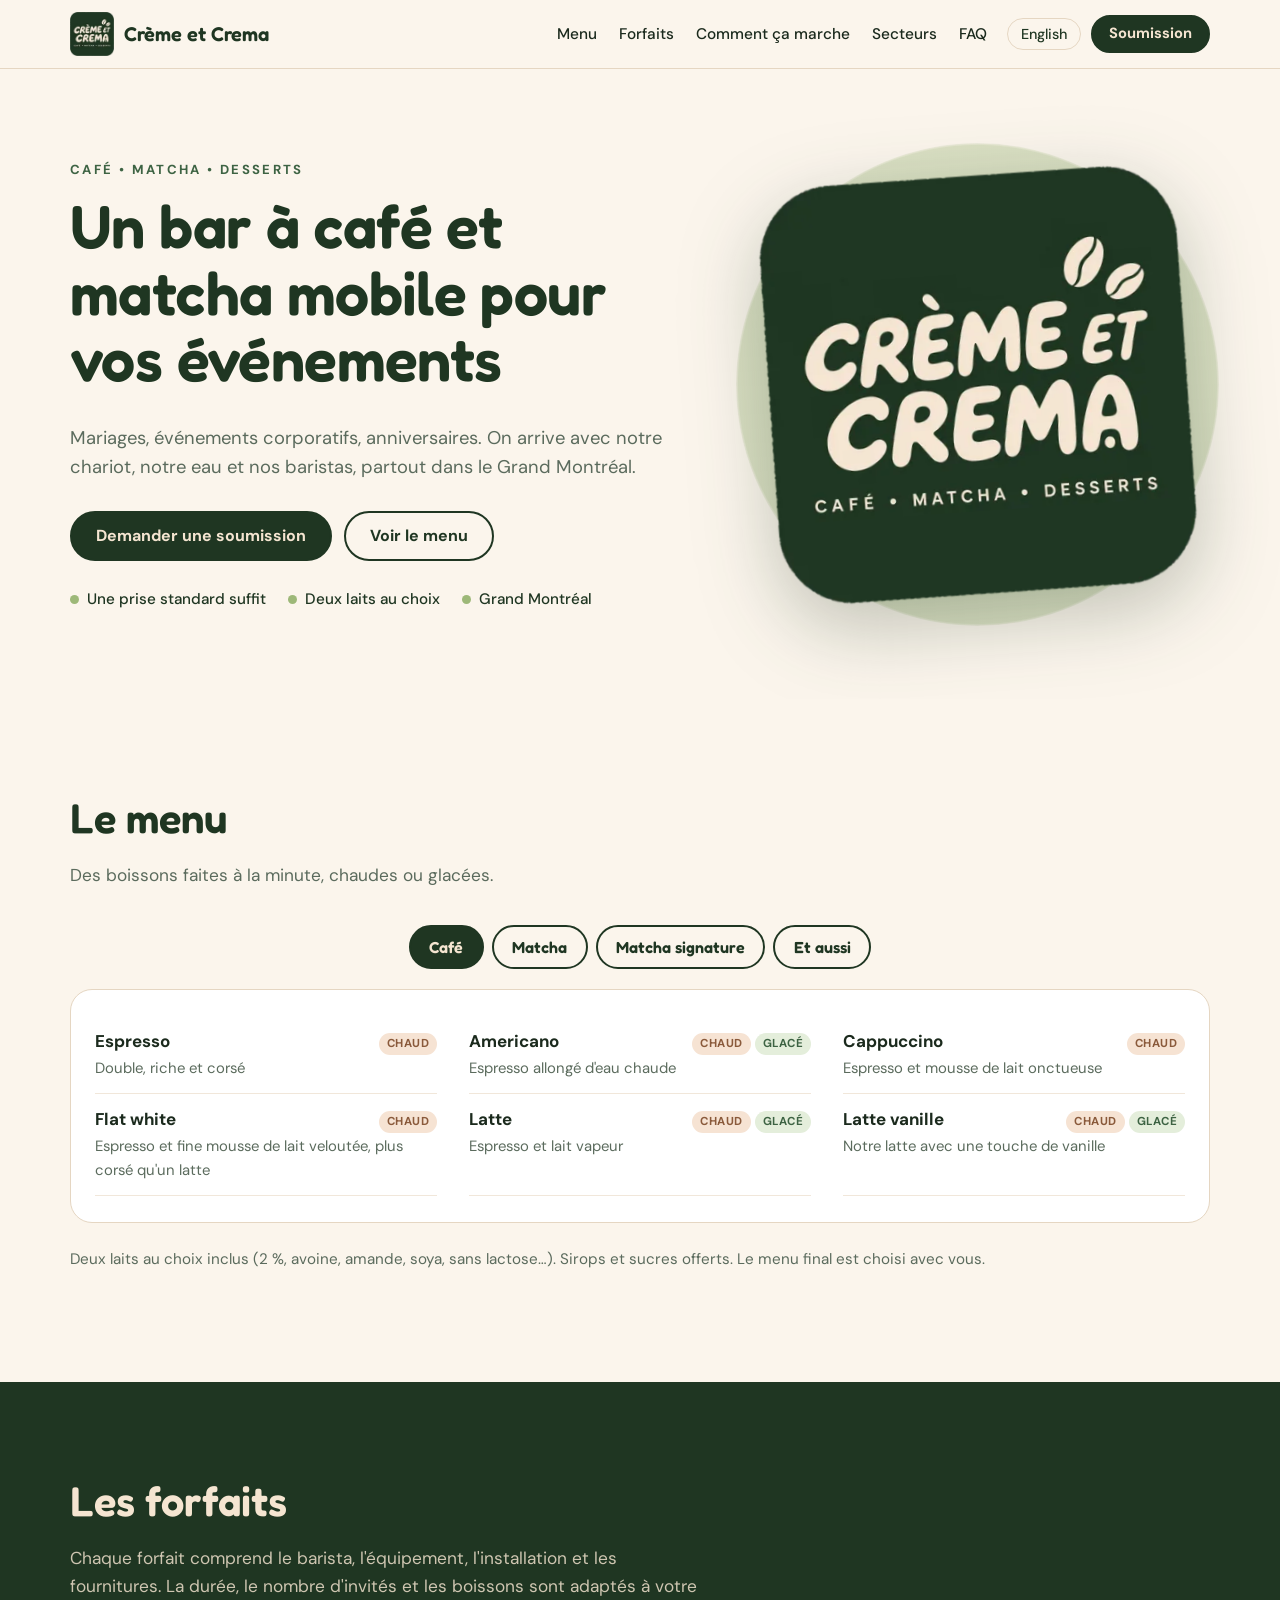
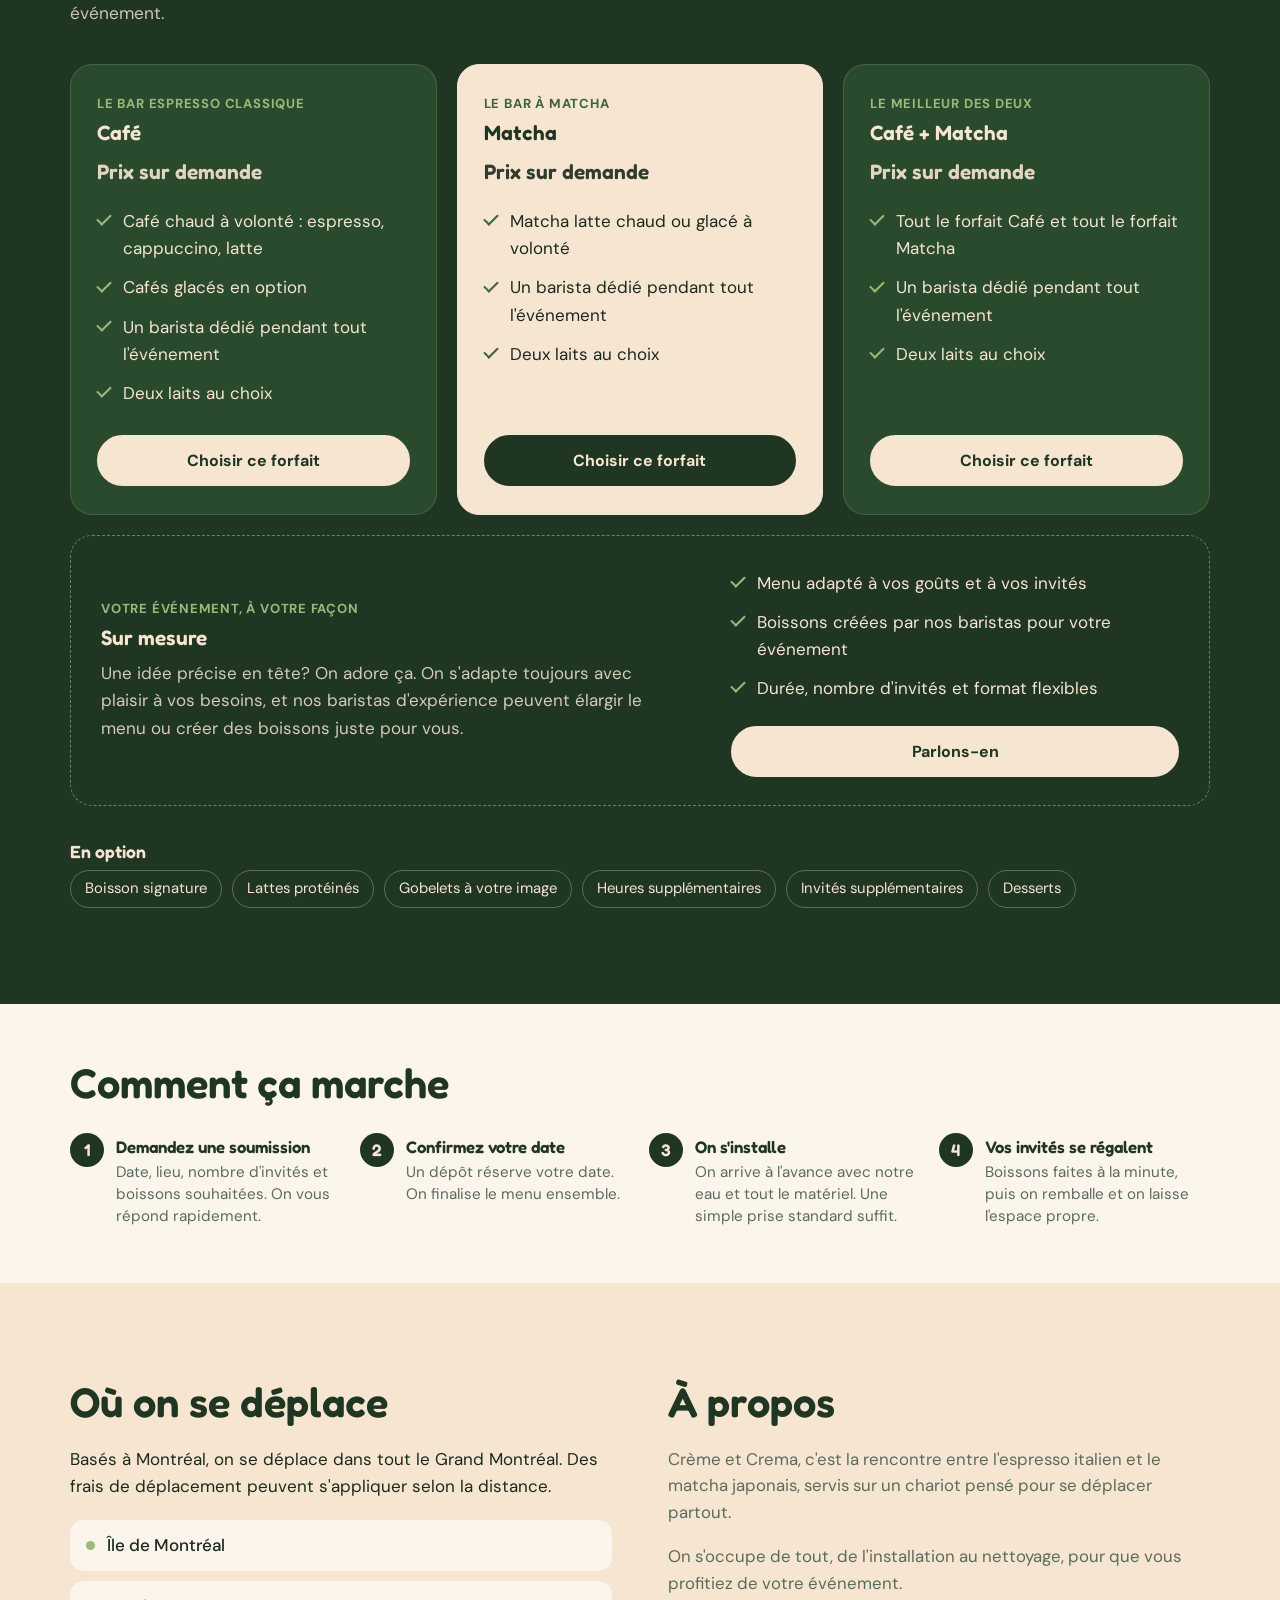
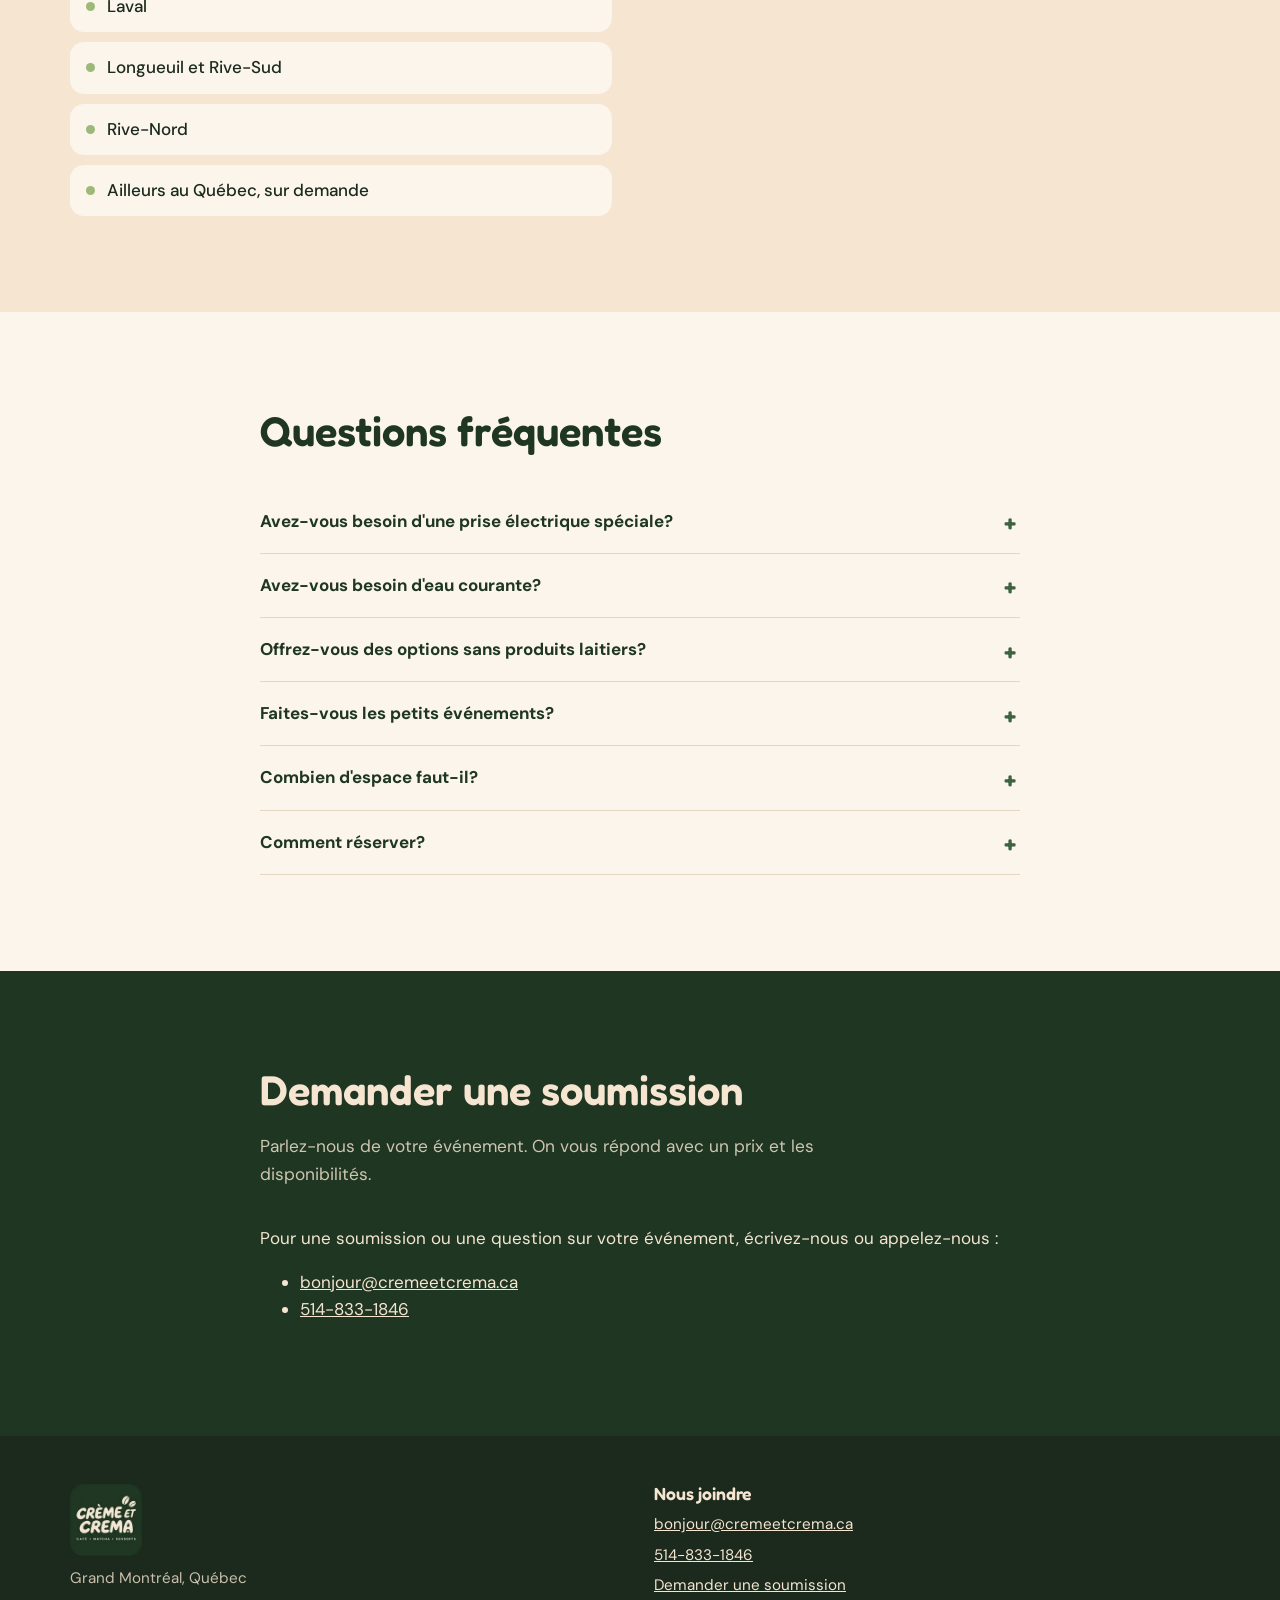
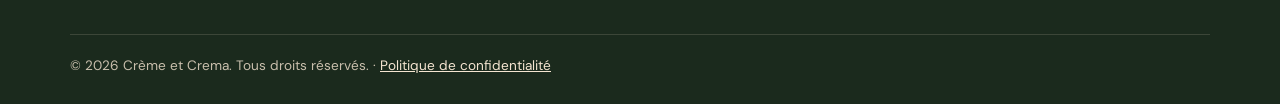
==== commit 354693b7: "Publish website (source 339d8c0)" ====
--- a/index.html
+++ b/index.html
@@ -23,7 +23,7 @@
   <meta property="og:locale" content="fr_CA">
   <meta property="og:locale:alternate" content="en_CA">
   <meta name="twitter:card" content="summary_large_image">
-  <script type="application/ld+json">{"@context":"https://schema.org","@type":"FoodEstablishment","name":"Crème et Crema","url":"https://cremeetcrema.ca/","logo":"https://cremeetcrema.ca/assets/img/logo-512.png","image":"https://cremeetcrema.ca/assets/img/og-image.jpg","description":"Bar à café et matcha mobile pour mariages, événements corporatifs et fêtes dans le Grand Montréal.","servesCuisine":["Coffee","Matcha"],"areaServed":{"@type":"City","name":"Montréal"},"inLanguage":"fr-CA"}</script>
+  <script type="application/ld+json">{"@context":"https://schema.org","@type":"FoodEstablishment","name":"Crème et Crema","url":"https://cremeetcrema.ca/","logo":"https://cremeetcrema.ca/assets/img/logo-512.png","image":"https://cremeetcrema.ca/assets/img/og-image.jpg","description":"Bar à café et matcha mobile pour mariages, événements corporatifs et fêtes dans le Grand Montréal.","servesCuisine":["Coffee","Matcha"],"areaServed":{"@type":"City","name":"Montréal"},"inLanguage":"fr-CA","telephone":"+1-514-833-1846","email":"bonjour@cremeetcrema.ca"}</script>
   <!-- seo:end -->
   <link rel="preconnect" href="https://fonts.googleapis.com">
   <link rel="preconnect" href="https://fonts.gstatic.com" crossorigin="">
@@ -153,7 +153,7 @@
           <p data-i18n="quote.lead">Parlez-nous de votre événement. On vous répond avec un prix et les disponibilités.</p>
         </header>
 
-        <form class="quote" id="quoteForm" novalidate="">
+        <div id="quoteContact" class="quote-contact"><p>Pour une soumission ou une question sur votre événement, écrivez-nous ou appelez-nous :</p><ul class="quote-contact-list"><li><a href="mailto:bonjour@cremeetcrema.ca">bonjour@cremeetcrema.ca</a></li><li><a href="tel:5148331846">514-833-1846</a></li></ul></div><form class="quote" id="quoteForm" novalidate="" hidden="">
           <input type="text" name="_gotcha" class="hp" tabindex="-1" autocomplete="off" aria-hidden="true">
 
           <div class="form-steps" aria-hidden="true">
@@ -165,7 +165,7 @@
             <div class="when">
               <div class="field">
                 <span id="calLabel" data-i18n="f.date">Date</span>
-                <div class="cal" id="cal" role="group" aria-labelledby="calLabel"><div class="cal-head"><button type="button" class="cal-nav" aria-label="Mois précédent" disabled="">‹</button><span class="cal-title" aria-live="polite">novembre 2026</span><button type="button" class="cal-nav" aria-label="Mois suivant">›</button></div><div class="cal-grid"><span class="cal-dow" aria-hidden="true">D</span><span class="cal-dow" aria-hidden="true">L</span><span class="cal-dow" aria-hidden="true">M</span><span class="cal-dow" aria-hidden="true">M</span><span class="cal-dow" aria-hidden="true">J</span><span class="cal-dow" aria-hidden="true">V</span><span class="cal-dow" aria-hidden="true">S</span><button type="button" class="cal-day" data-date="2026-11-01" aria-label="dimanche 1 novembre 2026" disabled="">1</button><button type="button" class="cal-day" data-date="2026-11-02" aria-label="lundi 2 novembre 2026" disabled="">2</button><button type="button" class="cal-day" data-date="2026-11-03" aria-label="mardi 3 novembre 2026" disabled="">3</button><button type="button" class="cal-day" data-date="2026-11-04" aria-label="mercredi 4 novembre 2026" disabled="">4</button><button type="button" class="cal-day" data-date="2026-11-05" aria-label="jeudi 5 novembre 2026" disabled="">5</button><button type="button" class="cal-day" data-date="2026-11-06" aria-label="vendredi 6 novembre 2026" disabled="">6</button><button type="button" class="cal-day" data-date="2026-11-07" aria-label="samedi 7 novembre 2026" disabled="">7</button><button type="button" class="cal-day today" data-date="2026-11-08" aria-label="dimanche 8 novembre 2026" disabled="">8</button><button type="button" class="cal-day" data-date="2026-11-09" aria-label="lundi 9 novembre 2026" disabled="">9</button><button type="button" class="cal-day" data-date="2026-11-10" aria-label="mardi 10 novembre 2026">10</button><button type="button" class="cal-day" data-date="2026-11-11" aria-label="mercredi 11 novembre 2026">11</button><button type="button" class="cal-day" data-date="2026-11-12" aria-label="jeudi 12 novembre 2026">12</button><button type="button" class="cal-day" data-date="2026-11-13" aria-label="vendredi 13 novembre 2026">13</button><button type="button" class="cal-day" data-date="2026-11-14" aria-label="samedi 14 novembre 2026">14</button><button type="button" class="cal-day" data-date="2026-11-15" aria-label="dimanche 15 novembre 2026">15</button><button type="button" class="cal-day" data-date="2026-11-16" aria-label="lundi 16 novembre 2026">16</button><button type="button" class="cal-day" data-date="2026-11-17" aria-label="mardi 17 novembre 2026">17</button><button type="button" class="cal-day" data-date="2026-11-18" aria-label="mercredi 18 novembre 2026">18</button><button type="button" class="cal-day" data-date="2026-11-19" aria-label="jeudi 19 novembre 2026">19</button><button type="button" class="cal-day" data-date="2026-11-20" aria-label="vendredi 20 novembre 2026">20</button><button type="button" class="cal-day" data-date="2026-11-21" aria-label="samedi 21 novembre 2026">21</button><button type="button" class="cal-day" data-date="2026-11-22" aria-label="dimanche 22 novembre 2026">22</button><button type="button" class="cal-day" data-date="2026-11-23" aria-label="lundi 23 novembre 2026">23</button><button type="button" class="cal-day" data-date="2026-11-24" aria-label="mardi 24 novembre 2026">24</button><button type="button" class="cal-day" data-date="2026-11-25" aria-label="mercredi 25 novembre 2026">25</button><button type="button" class="cal-day" data-date="2026-11-26" aria-label="jeudi 26 novembre 2026">26</button><button type="button" class="cal-day" data-date="2026-11-27" aria-label="vendredi 27 novembre 2026">27</button><button type="button" class="cal-day" data-date="2026-11-28" aria-label="samedi 28 novembre 2026">28</button><button type="button" class="cal-day" data-date="2026-11-29" aria-label="dimanche 29 novembre 2026">29</button><button type="button" class="cal-day" data-date="2026-11-30" aria-label="lundi 30 novembre 2026">30</button></div></div>
+                <div class="cal" id="cal" role="group" aria-labelledby="calLabel"><div class="cal-head"><button type="button" class="cal-nav" aria-label="Mois précédent" disabled="">‹</button><span class="cal-title" aria-live="polite">novembre 2026</span><button type="button" class="cal-nav" aria-label="Mois suivant">›</button></div><div class="cal-grid"><span class="cal-dow" aria-hidden="true">D</span><span class="cal-dow" aria-hidden="true">L</span><span class="cal-dow" aria-hidden="true">M</span><span class="cal-dow" aria-hidden="true">M</span><span class="cal-dow" aria-hidden="true">J</span><span class="cal-dow" aria-hidden="true">V</span><span class="cal-dow" aria-hidden="true">S</span><button type="button" class="cal-day" data-date="2026-11-01" aria-label="dimanche 1 novembre 2026" disabled="">1</button><button type="button" class="cal-day" data-date="2026-11-02" aria-label="lundi 2 novembre 2026" disabled="">2</button><button type="button" class="cal-day" data-date="2026-11-03" aria-label="mardi 3 novembre 2026" disabled="">3</button><button type="button" class="cal-day" data-date="2026-11-04" aria-label="mercredi 4 novembre 2026" disabled="">4</button><button type="button" class="cal-day" data-date="2026-11-05" aria-label="jeudi 5 novembre 2026" disabled="">5</button><button type="button" class="cal-day" data-date="2026-11-06" aria-label="vendredi 6 novembre 2026" disabled="">6</button><button type="button" class="cal-day" data-date="2026-11-07" aria-label="samedi 7 novembre 2026" disabled="">7</button><button type="button" class="cal-day" data-date="2026-11-08" aria-label="dimanche 8 novembre 2026" disabled="">8</button><button type="button" class="cal-day" data-date="2026-11-09" aria-label="lundi 9 novembre 2026" disabled="">9</button><button type="button" class="cal-day" data-date="2026-11-10" aria-label="mardi 10 novembre 2026" disabled="">10</button><button type="button" class="cal-day today" data-date="2026-11-11" aria-label="mercredi 11 novembre 2026" disabled="">11</button><button type="button" class="cal-day" data-date="2026-11-12" aria-label="jeudi 12 novembre 2026" disabled="">12</button><button type="button" class="cal-day" data-date="2026-11-13" aria-label="vendredi 13 novembre 2026">13</button><button type="button" class="cal-day" data-date="2026-11-14" aria-label="samedi 14 novembre 2026">14</button><button type="button" class="cal-day" data-date="2026-11-15" aria-label="dimanche 15 novembre 2026">15</button><button type="button" class="cal-day" data-date="2026-11-16" aria-label="lundi 16 novembre 2026">16</button><button type="button" class="cal-day" data-date="2026-11-17" aria-label="mardi 17 novembre 2026">17</button><button type="button" class="cal-day" data-date="2026-11-18" aria-label="mercredi 18 novembre 2026">18</button><button type="button" class="cal-day" data-date="2026-11-19" aria-label="jeudi 19 novembre 2026">19</button><button type="button" class="cal-day" data-date="2026-11-20" aria-label="vendredi 20 novembre 2026">20</button><button type="button" class="cal-day" data-date="2026-11-21" aria-label="samedi 21 novembre 2026">21</button><button type="button" class="cal-day" data-date="2026-11-22" aria-label="dimanche 22 novembre 2026">22</button><button type="button" class="cal-day" data-date="2026-11-23" aria-label="lundi 23 novembre 2026">23</button><button type="button" class="cal-day" data-date="2026-11-24" aria-label="mardi 24 novembre 2026">24</button><button type="button" class="cal-day" data-date="2026-11-25" aria-label="mercredi 25 novembre 2026">25</button><button type="button" class="cal-day" data-date="2026-11-26" aria-label="jeudi 26 novembre 2026">26</button><button type="button" class="cal-day" data-date="2026-11-27" aria-label="vendredi 27 novembre 2026">27</button><button type="button" class="cal-day" data-date="2026-11-28" aria-label="samedi 28 novembre 2026">28</button><button type="button" class="cal-day" data-date="2026-11-29" aria-label="dimanche 29 novembre 2026">29</button><button type="button" class="cal-day" data-date="2026-11-30" aria-label="lundi 30 novembre 2026">30</button></div></div>
                 <input type="hidden" name="date" value="">
                 <p class="cal-picked" id="datePicked" aria-live="polite"></p>
                 <label class="check-inline"><input type="checkbox" name="noDate" id="noDate"> <span data-i18n="f.nodate">Je n'ai pas encore de date</span></label>
@@ -276,7 +276,7 @@
       </div>
       <div class="footer-contact" id="contact">
         <h3 data-i18n="contact.title">Nous joindre</h3>
-        <ul id="contactList"><li><a href="#soumission">Demander une soumission</a></li></ul>
+        <ul id="contactList"><li><a href="mailto:bonjour@cremeetcrema.ca">bonjour@cremeetcrema.ca</a></li><li><a href="tel:5148331846">514-833-1846</a></li><li><a href="#soumission">Demander une soumission</a></li></ul>
       </div>
       <p class="footer-legal">© <span id="year">2026</span> Crème et Crema. <span data-i18n="footer.rights">Tous droits réservés.</span>
         · <a href="privacy.html" data-i18n="f.privacy">Politique de confidentialité</a></p>
@@ -302,4 +302,5 @@
 
 
 
+
 </body></html>
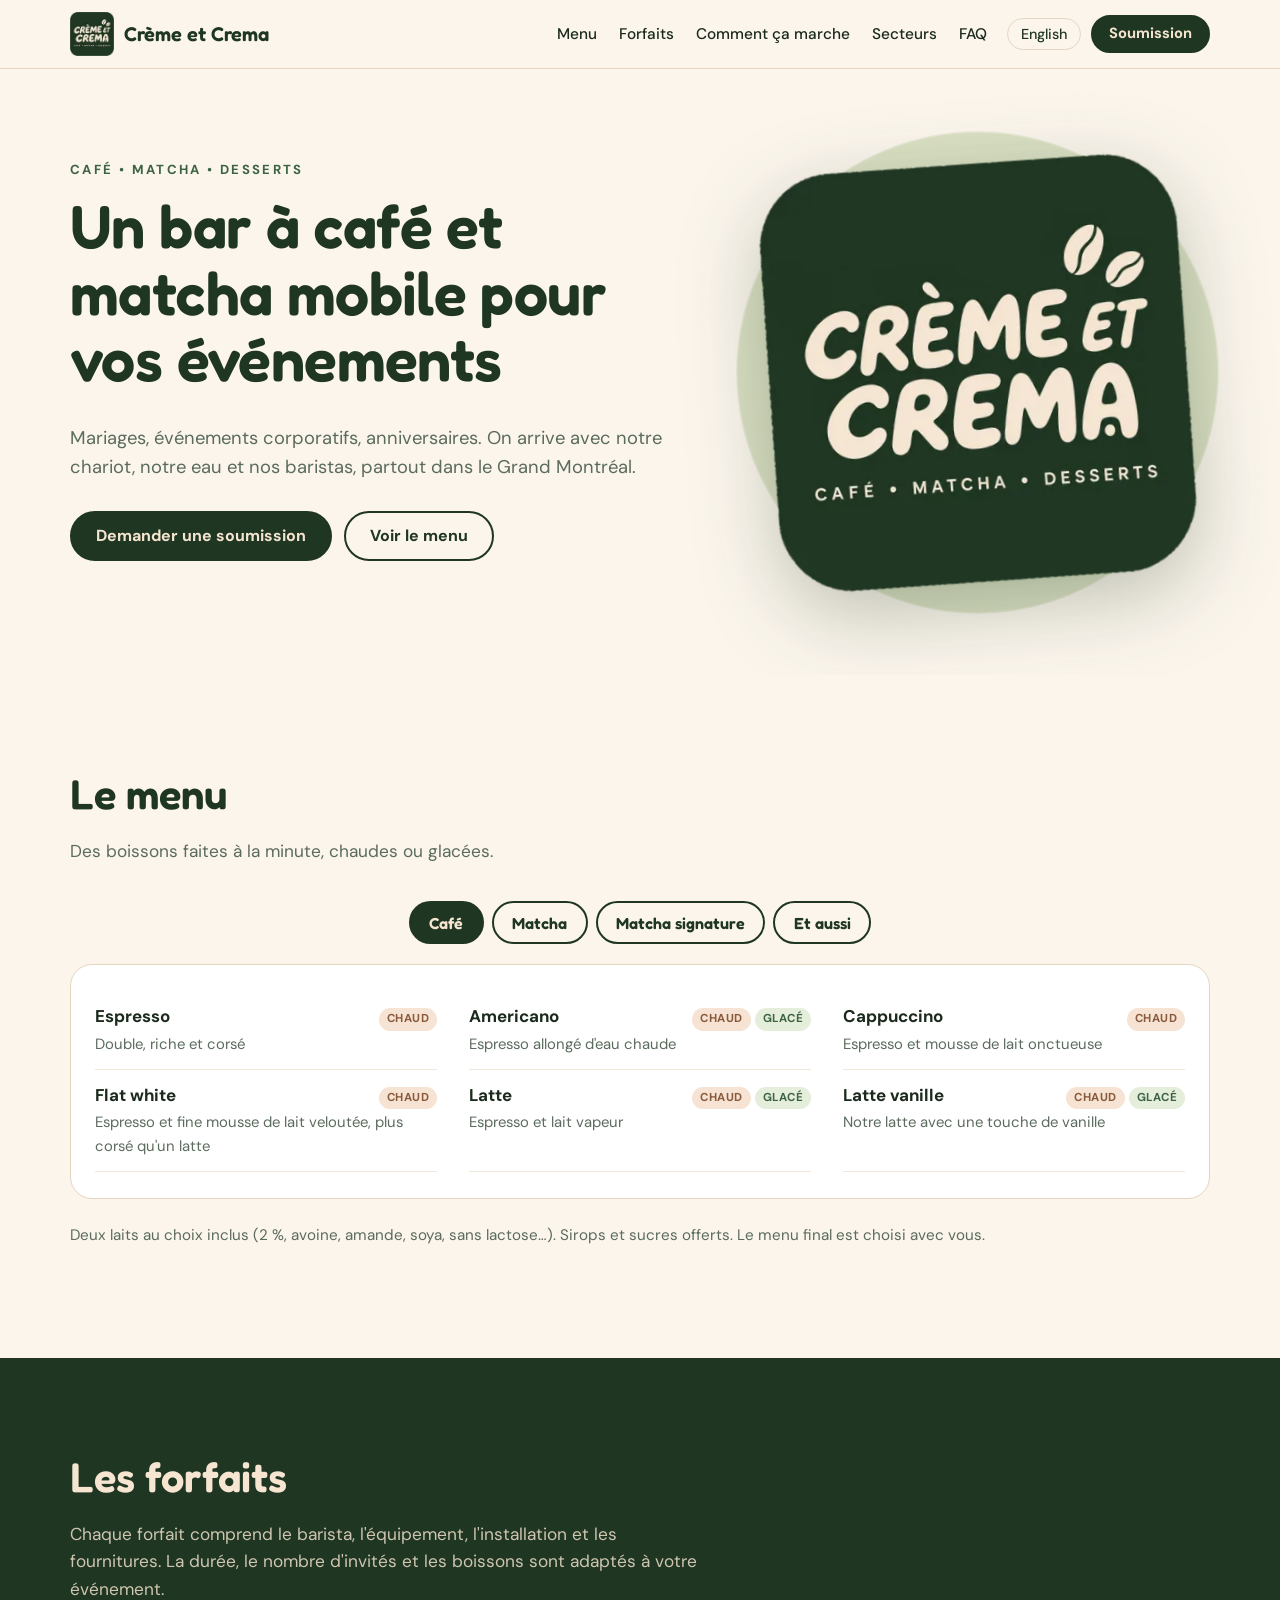
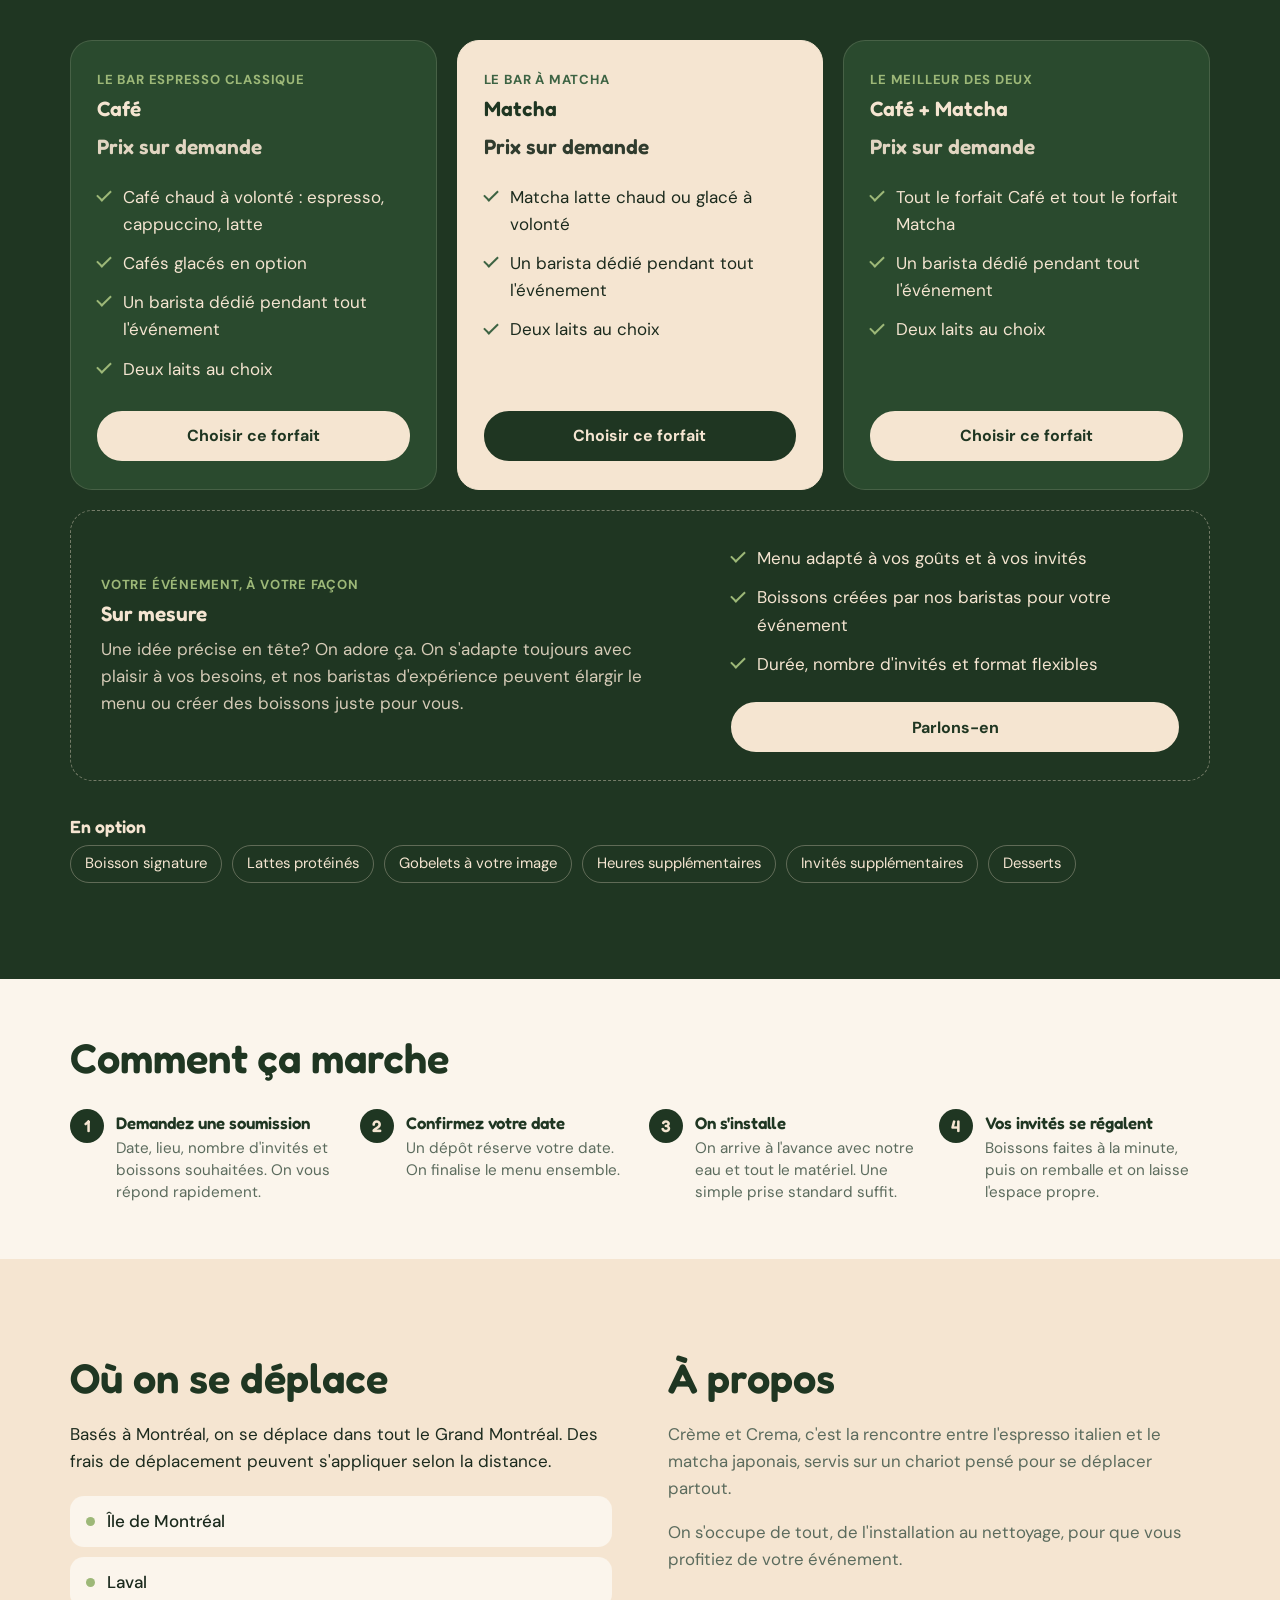
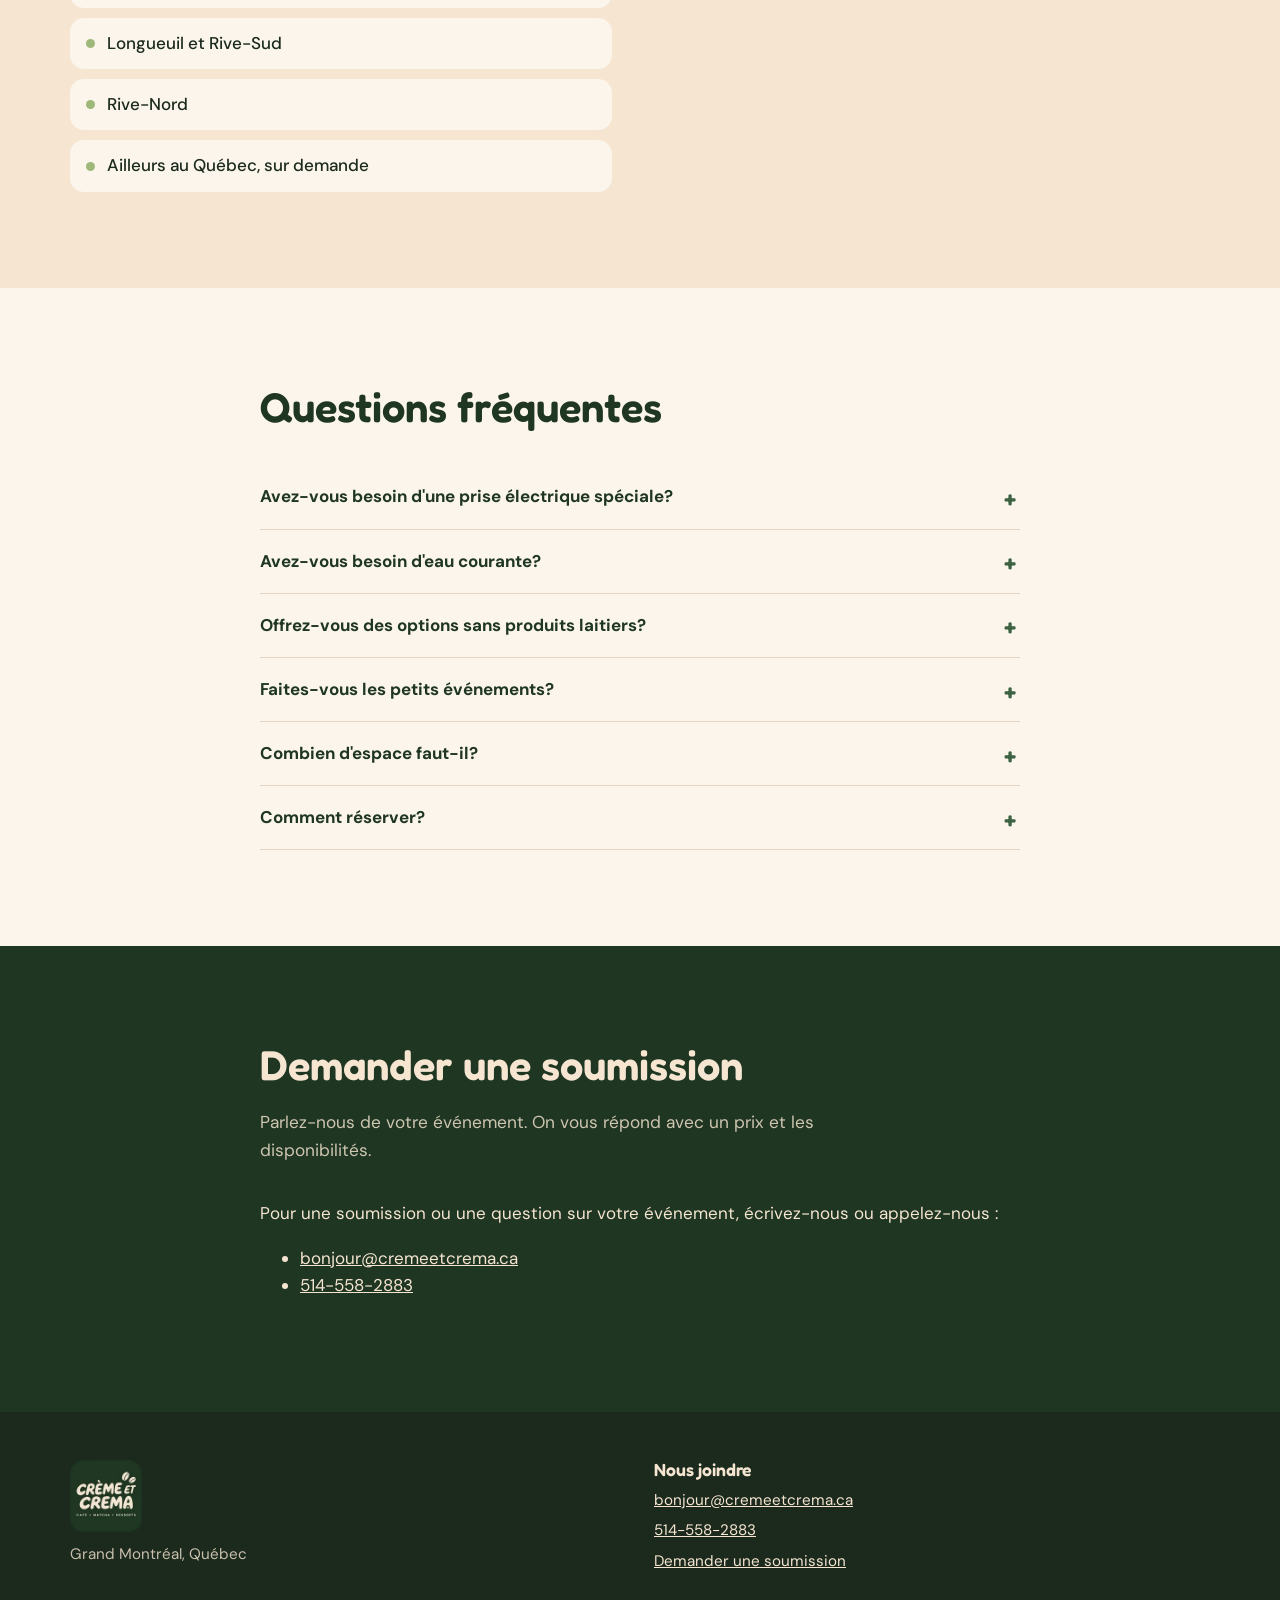
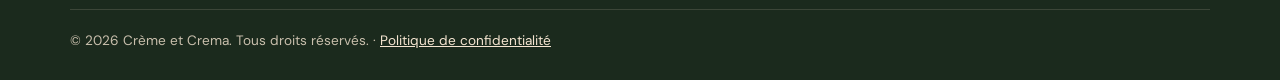
==== commit 3e50a39e: "Publish website (source 0ffdad0)" ====
--- a/index.html
+++ b/index.html
@@ -23,12 +23,12 @@
   <meta property="og:locale" content="fr_CA">
   <meta property="og:locale:alternate" content="en_CA">
   <meta name="twitter:card" content="summary_large_image">
-  <script type="application/ld+json">{"@context":"https://schema.org","@type":"FoodEstablishment","name":"Crème et Crema","url":"https://cremeetcrema.ca/","logo":"https://cremeetcrema.ca/assets/img/logo-512.png","image":"https://cremeetcrema.ca/assets/img/og-image.jpg","description":"Bar à café et matcha mobile pour mariages, événements corporatifs et fêtes dans le Grand Montréal.","servesCuisine":["Coffee","Matcha"],"areaServed":{"@type":"City","name":"Montréal"},"inLanguage":"fr-CA","telephone":"+1-514-833-1846","email":"bonjour@cremeetcrema.ca"}</script>
+  <script type="application/ld+json">{"@context":"https://schema.org","@type":"FoodEstablishment","name":"Crème et Crema","url":"https://cremeetcrema.ca/","logo":"https://cremeetcrema.ca/assets/img/logo-512.png","image":"https://cremeetcrema.ca/assets/img/og-image.jpg","description":"Bar à café et matcha mobile pour mariages, événements corporatifs et fêtes dans le Grand Montréal.","servesCuisine":["Coffee","Matcha"],"areaServed":{"@type":"City","name":"Montréal"},"inLanguage":"fr-CA","telephone":"+1-514-558-2883","email":"bonjour@cremeetcrema.ca"}</script>
   <!-- seo:end -->
   <link rel="preconnect" href="https://fonts.googleapis.com">
   <link rel="preconnect" href="https://fonts.gstatic.com" crossorigin="">
   <link href="https://fonts.googleapis.com/css2?family=Fredoka:wght@500;600;700&amp;family=DM+Sans:opsz,wght@9..40,400;9..40,500;9..40,700&amp;display=swap" rel="stylesheet">
-  <link rel="stylesheet" href="assets/css/style.css?v=20261108-8">
+  <link rel="stylesheet" href="assets/css/style.css?v=20261115-1">
 </head>
 <body>
   <a class="skip" href="#main" data-i18n="skip">Aller au contenu</a>
@@ -68,11 +68,6 @@
             <a href="#soumission" class="btn" data-i18n="hero.cta">Demander une soumission</a>
             <a href="#menu" class="btn btn-ghost" data-i18n="hero.cta2">Voir le menu</a>
           </div>
-          <ul class="badges">
-            <li><span class="dot" aria-hidden="true"></span><span data-i18n="hero.b1">Une prise standard suffit</span></li>
-            <li><span class="dot" aria-hidden="true"></span><span data-i18n="hero.b2">Deux laits au choix</span></li>
-            <li><span class="dot" aria-hidden="true"></span><span data-i18n="hero.b3">Grand Montréal</span></li>
-          </ul>
         </div>
         <div class="hero-art" aria-hidden="true">
           <div class="halo"></div>
@@ -153,7 +148,7 @@
           <p data-i18n="quote.lead">Parlez-nous de votre événement. On vous répond avec un prix et les disponibilités.</p>
         </header>
 
-        <div id="quoteContact" class="quote-contact"><p>Pour une soumission ou une question sur votre événement, écrivez-nous ou appelez-nous :</p><ul class="quote-contact-list"><li><a href="mailto:bonjour@cremeetcrema.ca">bonjour@cremeetcrema.ca</a></li><li><a href="tel:5148331846">514-833-1846</a></li></ul></div><form class="quote" id="quoteForm" novalidate="" hidden="">
+        <div id="quoteContact" class="quote-contact"><p>Pour une soumission ou une question sur votre événement, écrivez-nous ou appelez-nous :</p><ul class="quote-contact-list"><li><a href="mailto:bonjour@cremeetcrema.ca">bonjour@cremeetcrema.ca</a></li><li><a href="tel:5145582883">514-558-2883</a></li></ul></div><form class="quote" id="quoteForm" novalidate="" hidden="">
           <input type="text" name="_gotcha" class="hp" tabindex="-1" autocomplete="off" aria-hidden="true">
 
           <div class="form-steps" aria-hidden="true">
@@ -276,17 +271,17 @@
       </div>
       <div class="footer-contact" id="contact">
         <h3 data-i18n="contact.title">Nous joindre</h3>
-        <ul id="contactList"><li><a href="mailto:bonjour@cremeetcrema.ca">bonjour@cremeetcrema.ca</a></li><li><a href="tel:5148331846">514-833-1846</a></li><li><a href="#soumission">Demander une soumission</a></li></ul>
+        <ul id="contactList"><li><a href="mailto:bonjour@cremeetcrema.ca">bonjour@cremeetcrema.ca</a></li><li><a href="tel:5145582883">514-558-2883</a></li><li><a href="#soumission">Demander une soumission</a></li></ul>
       </div>
       <p class="footer-legal">© <span id="year">2026</span> Crème et Crema. <span data-i18n="footer.rights">Tous droits réservés.</span>
         · <a href="privacy.html" data-i18n="f.privacy">Politique de confidentialité</a></p>
     </div>
   </footer>
 
-  <script src="assets/js/config.js?v=20261108-8"></script>
-  <script src="assets/js/content.js?v=20261108-8"></script>
-  <script src="assets/js/i18n.js?v=20261108-8"></script>
-  <script src="assets/js/main.js?v=20261108-8"></script>
+  <script src="assets/js/config.js?v=20261115-1"></script>
+  <script src="assets/js/content.js?v=20261115-1"></script>
+  <script src="assets/js/i18n.js?v=20261115-1"></script>
+  <script src="assets/js/main.js?v=20261115-1"></script>
 
 
 
